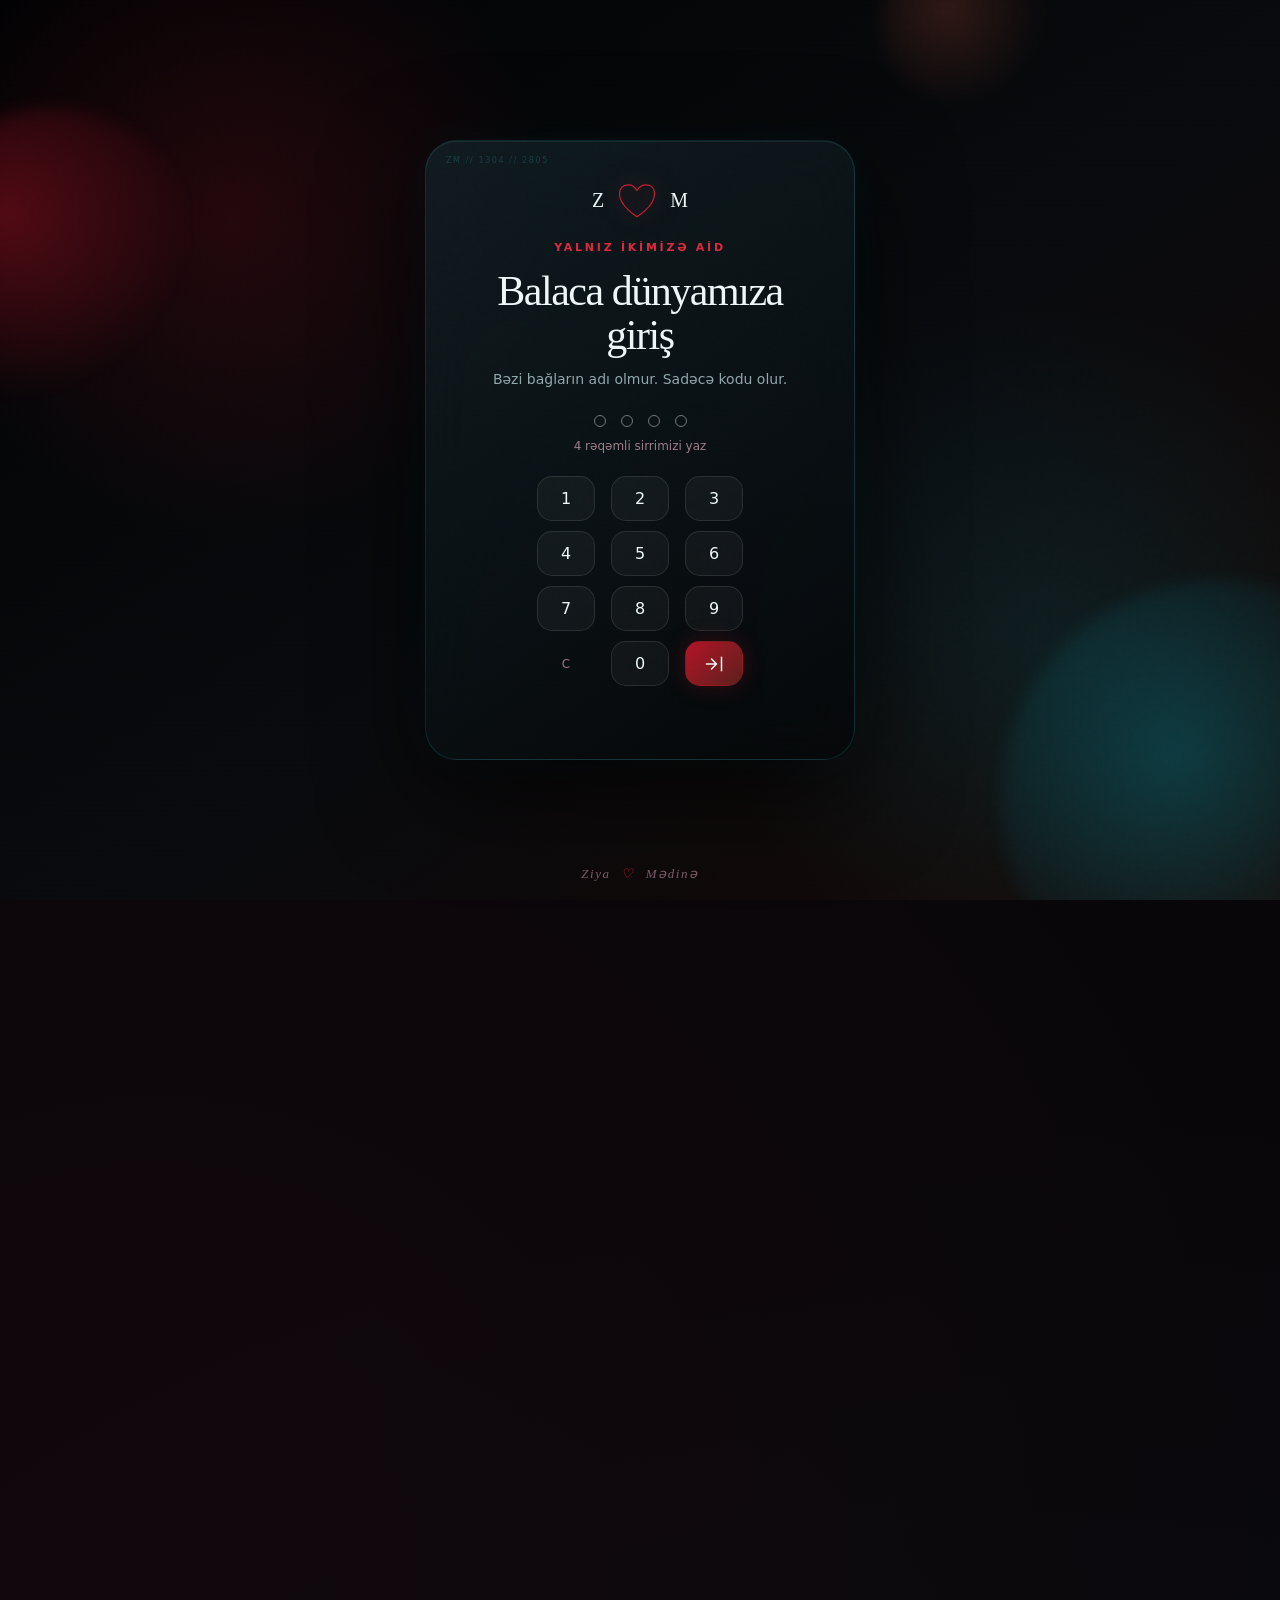
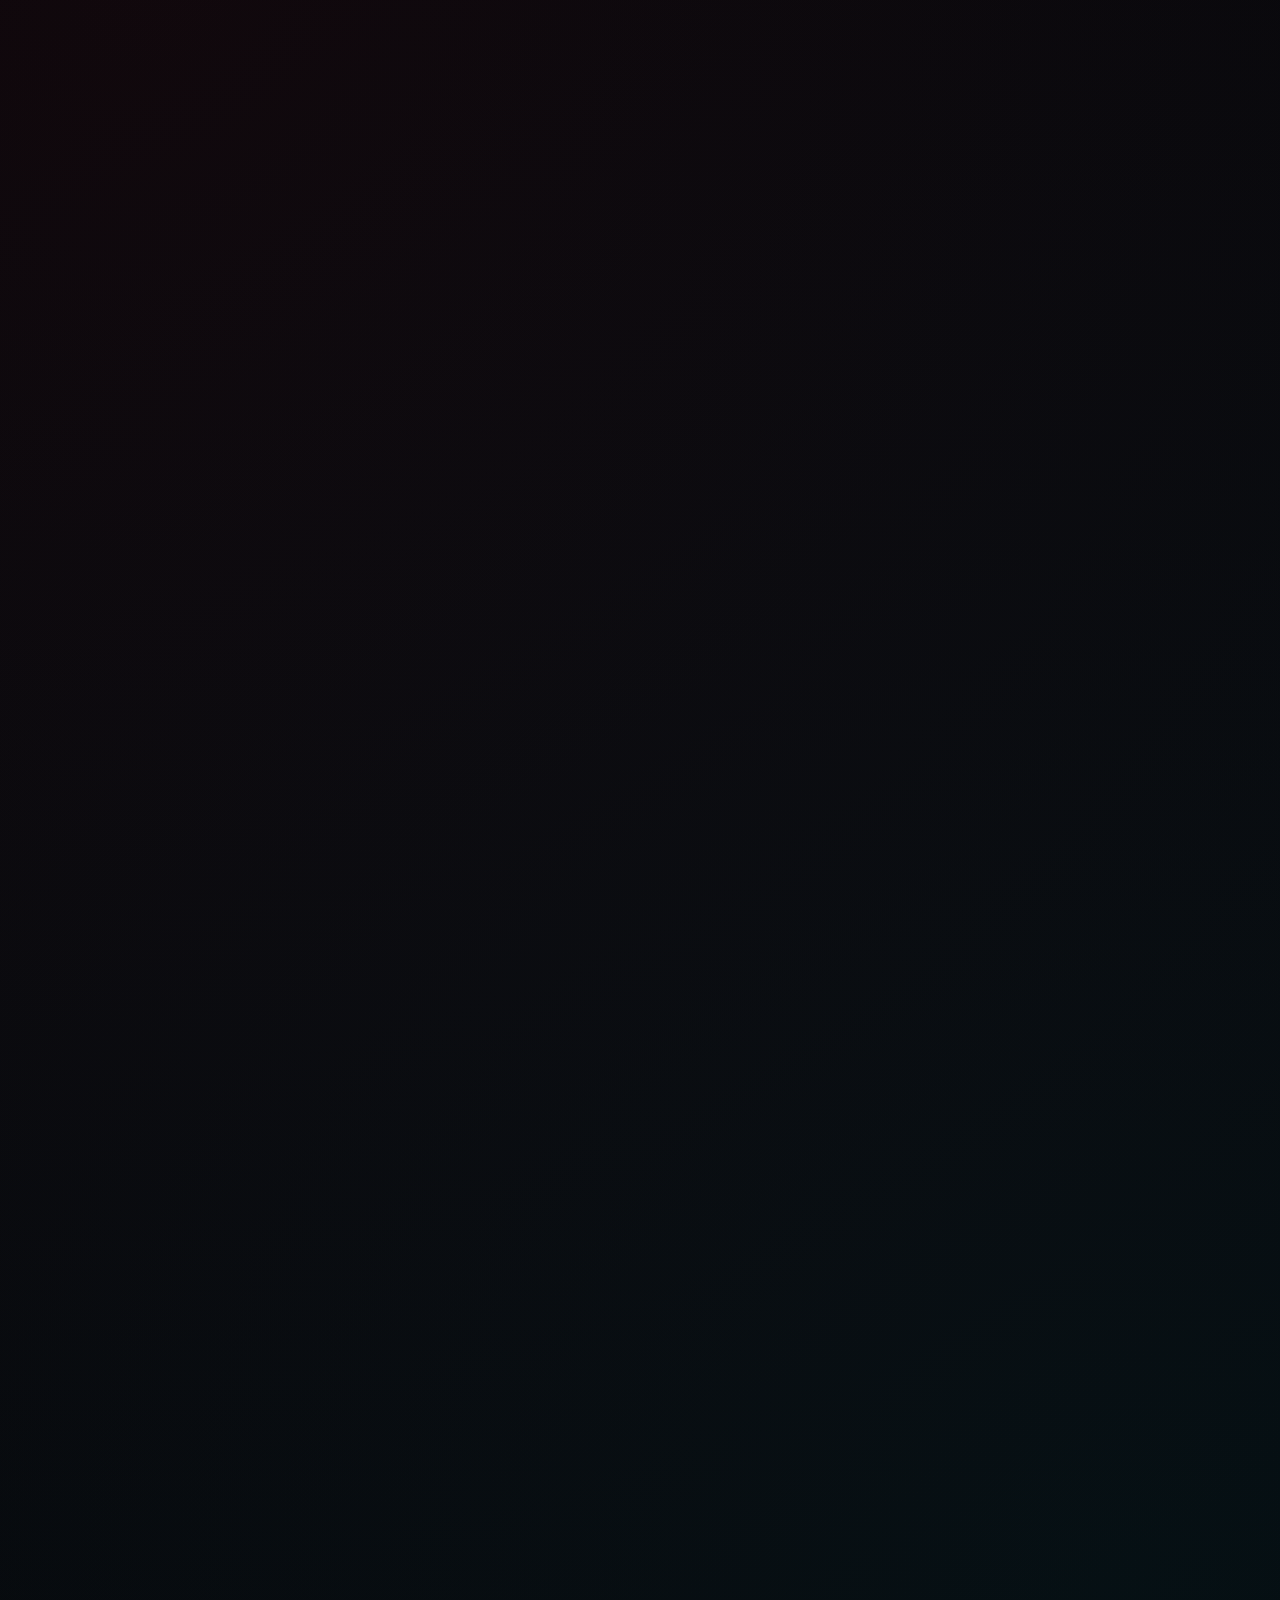
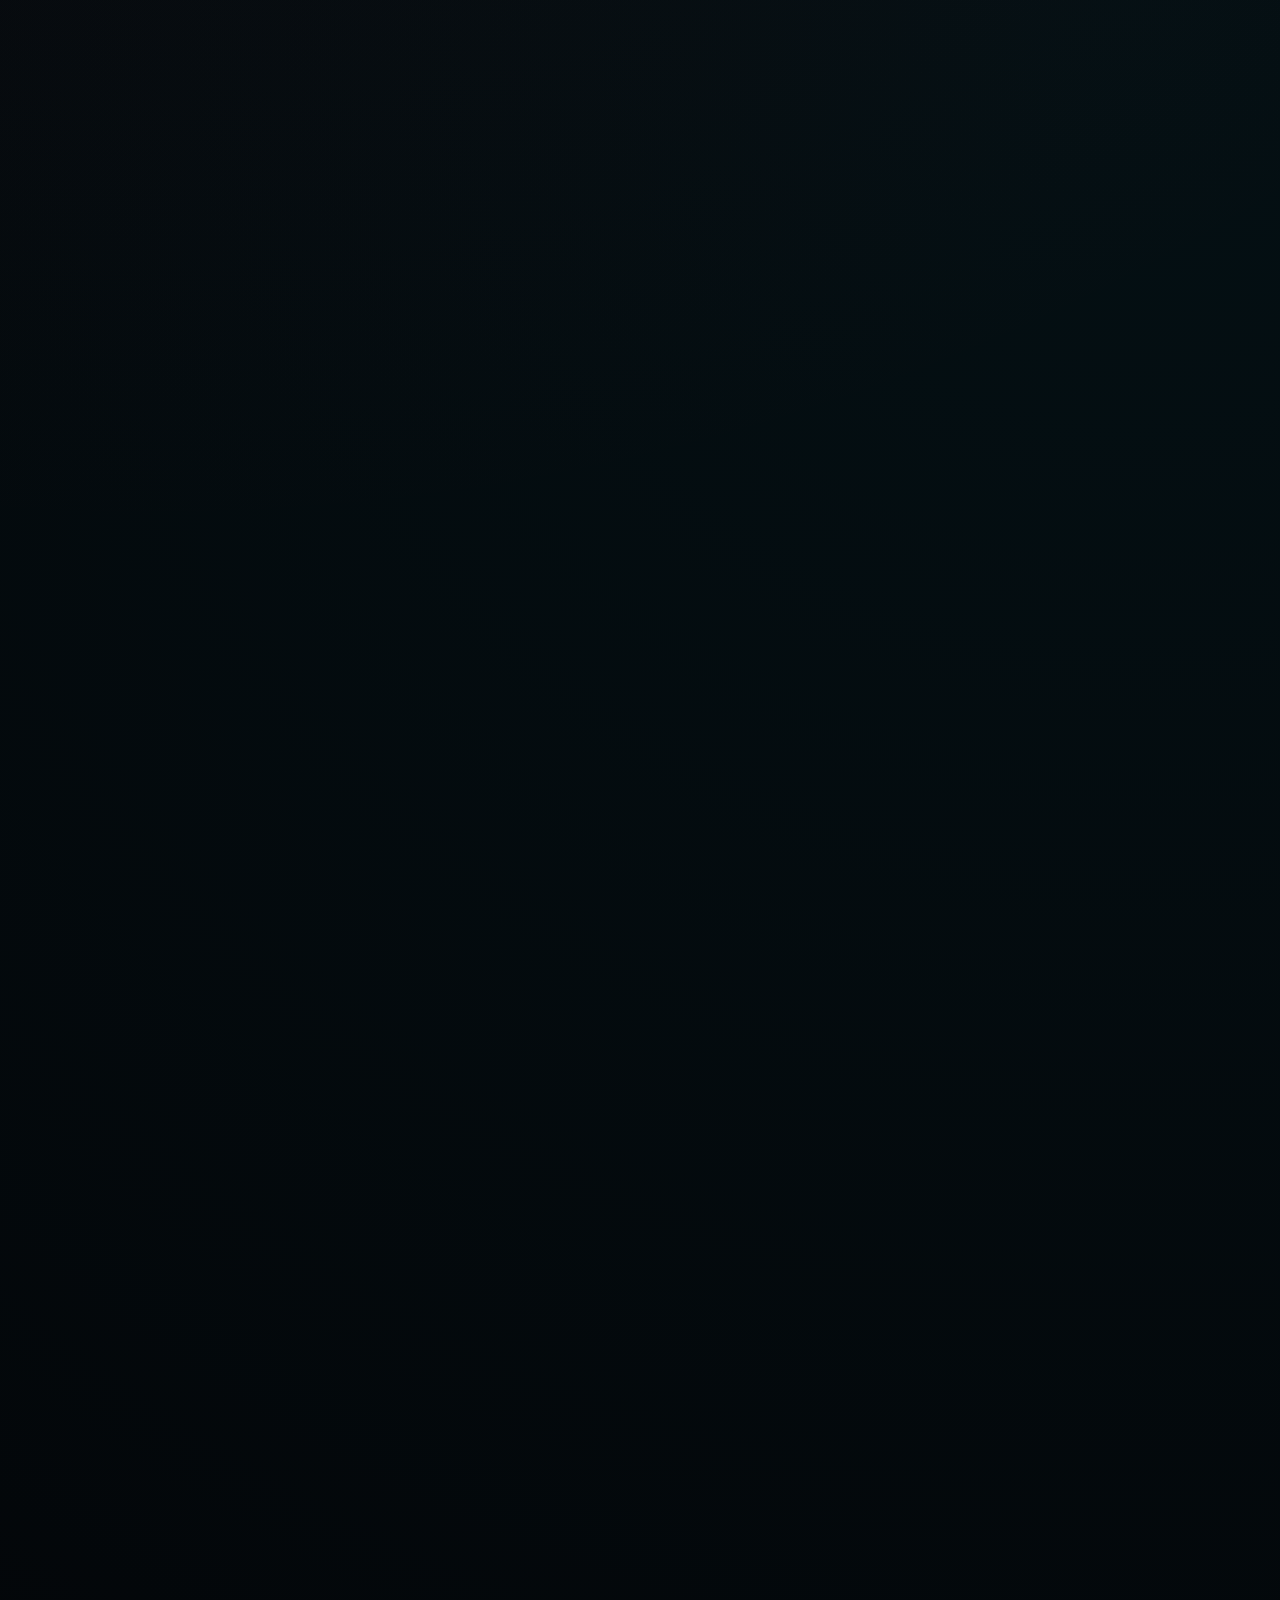
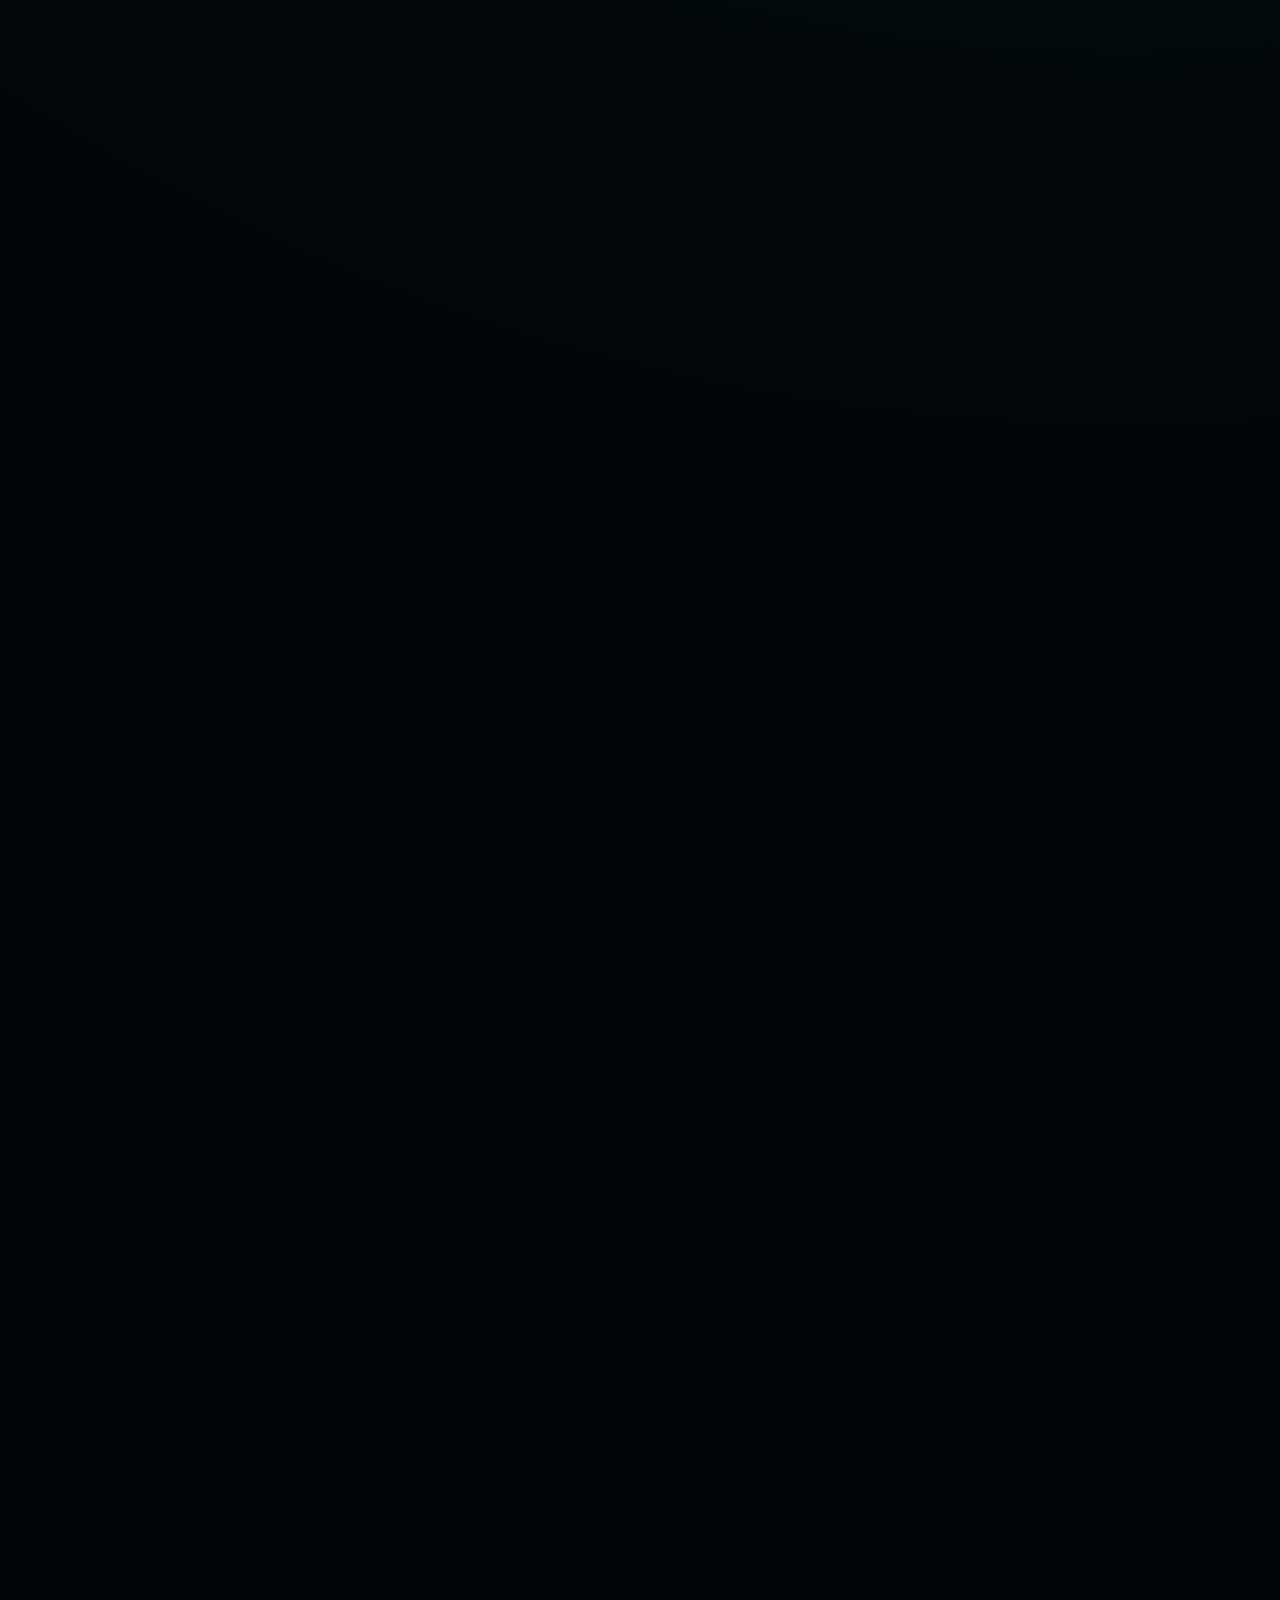
==== index.html @ 8cc77999 "Add files via upload" ====
<!doctype html>
<html lang="az">
<head>
  <meta charset="UTF-8">
  <meta name="viewport" content="width=device-width, initial-scale=1.0, viewport-fit=cover">
  <meta name="theme-color" content="#030609">
  <meta name="description" content="Ziya və Mədinə üçün adı olmayan, amma çox dərin bir bağın sirli rəqəmsal xatirəsi.">
  <title>ZM | Bizim dünya</title>
  <link rel="icon" href="assets/favicon.svg" type="image/svg+xml">
  <link rel="stylesheet" href="style.css">
</head>
<body class="locked">
  <div class="noise" aria-hidden="true"></div>
  <div class="cursor-glow" aria-hidden="true"></div>

  <section class="lock-screen" id="lockScreen" aria-labelledby="lockTitle">
    <div class="lock-ambient" aria-hidden="true">
      <span class="blur-orb orb-one"></span>
      <span class="blur-orb orb-two"></span>
      <span class="blur-orb orb-three"></span>
    </div>

    <div class="lock-card">
      <div class="lock-emblem" aria-hidden="true">
        <span>Z</span>
        <svg viewBox="0 0 64 58" role="img">
          <path d="M32 54S4 37 4 17C4 8 10 3 18 3c6 0 11 4 14 9 3-5 8-9 14-9 8 0 14 5 14 14 0 20-28 37-28 37Z"/>
        </svg>
        <span>M</span>
      </div>
      <p class="eyebrow">Yalnız ikimizə aid</p>
      <h1 id="lockTitle">Balaca dünyamıza giriş</h1>
      <p class="lock-copy">Bəzi bağların adı olmur. Sadəcə kodu olur.</p>

      <form class="pin-form" id="pinForm" autocomplete="off">
        <label class="sr-only" for="pinInput">Dörd rəqəmli giriş kodu</label>
        <input id="pinInput" type="password" inputmode="numeric" maxlength="4" pattern="[0-9]*" aria-describedby="pinHint" autofocus>
        <div class="pin-dots" id="pinDots" aria-hidden="true">
          <span></span><span></span><span></span><span></span>
        </div>
        <p class="pin-hint" id="pinHint">4 rəqəmli sirrimizi yaz</p>

        <div class="keypad" aria-label="Rəqəm klaviaturası">
          <button type="button" data-key="1">1</button>
          <button type="button" data-key="2">2</button>
          <button type="button" data-key="3">3</button>
          <button type="button" data-key="4">4</button>
          <button type="button" data-key="5">5</button>
          <button type="button" data-key="6">6</button>
          <button type="button" data-key="7">7</button>
          <button type="button" data-key="8">8</button>
          <button type="button" data-key="9">9</button>
          <button type="button" class="key-ghost" data-clear aria-label="Kodu sil">C</button>
          <button type="button" data-key="0">0</button>
          <button type="submit" class="key-enter" aria-label="Daxil ol">
            <svg viewBox="0 0 24 24" aria-hidden="true"><path d="m9 18 6-6-6-6M15 12H3M21 4v16"/></svg>
          </button>
        </div>
      </form>
      <p class="lock-error" id="lockError" role="alert"></p>
    </div>

    <p class="lock-footer">Ziya <span>♡</span> Mədinə</p>
  </section>

  <main class="site" id="site" aria-hidden="true">
    <div class="floating-hearts" id="floatingHearts" aria-hidden="true"></div>
    <div class="particle-field" id="particleField" aria-hidden="true"></div>

    <header class="topbar" id="topbar">
      <a href="#home" class="brand" aria-label="Ana səhifə">
        <span>Z</span><i>♡</i><span>M</span>
      </a>
      <nav class="nav" id="nav" aria-label="Əsas naviqasiya">
        <a href="#biz">Biz</a>
        <a href="#xatireler">Tarixlər</a>
        <a href="#sirler">Gizli qapılar</a>
        <a href="gallery.html">Qalereya</a>
        <a href="music.html">Mahnılar</a>
      </nav>
      <div class="top-actions">
        <button class="tiny-button" id="heartMode" type="button" aria-pressed="false">
          <span class="tiny-icon">♡</span><span>Ürək yağışı</span>
        </button>
        <button class="menu-button" id="menuButton" type="button" aria-label="Menyunu aç" aria-expanded="false">
          <span></span><span></span>
        </button>
      </div>
    </header>

    <section class="hero" id="home">
      <div class="hero-aurora" aria-hidden="true"></div>
      <div class="hero-stars" aria-hidden="true"></div>

      <div class="hero-copy">
        <p class="eyebrow reveal">13 • 04 • 2024 <span></span> Hər şeyin başladığı gün</p>
        <h1 class="reveal">
          <span class="soft-line">Bir dostluqdan</span>
          <span class="display-line">daha artığı.</span>
        </h1>
        <p class="hero-lead reveal">Sevgili deyilik. Amma bəzən bir insan həyatında bütün adlardan daha böyük yer tutur. Sən mənim ən doğma təsadüfümsən, Mədinə.</p>
        <div class="hero-actions reveal">
          <a class="primary-button" href="#biz">Bizim dünyaya bax <span>↓</span></a>
          <button class="text-button" id="openFirstNote" type="button">İlk gizli sözü aç <span>♡</span></button>
        </div>
      </div>

      <div class="hero-art reveal" aria-label="Ziya və Mədinəni təmsil edən ürək illüstrasiyası">
        <div class="orbit orbit-one"><span></span></div>
        <div class="orbit orbit-two"><span></span></div>
        <button class="main-heart" id="mainHeart" type="button" aria-label="Ürəyə toxun">
          <svg viewBox="0 0 300 280" aria-hidden="true">
            <defs>
              <linearGradient id="heartGradient" x1="0" y1="0" x2="1" y2="1">
                <stop offset="0" stop-color="#e11d36"/>
                <stop offset=".48" stop-color="#08141a"/>
                <stop offset="1" stop-color="#168b99"/>
              </linearGradient>
              <filter id="heartShadow"><feGaussianBlur stdDeviation="8" result="b"/><feMerge><feMergeNode in="b"/><feMergeNode in="SourceGraphic"/></feMerge></filter>
            </defs>
            <path filter="url(#heartShadow)" fill="url(#heartGradient)" d="M150 264S24 188 24 91C24 47 52 20 91 20c29 0 49 17 59 39 10-22 30-39 59-39 39 0 67 27 67 71 0 97-126 173-126 173Z"/>
          </svg>
          <span class="heart-initial initial-m">Z</span>
          <span class="heart-line"></span>
          <span class="heart-initial initial-z">M</span>
          <small>toxun</small>
        </button>
        <p class="orbit-note note-one">ən yaxın</p>
        <p class="orbit-note note-two">ən doğma</p>
        <p class="orbit-note note-three">həmişə biz</p>
      </div>

      <div class="scroll-cue" aria-hidden="true"><span></span><small>aşağı sürüşdür</small></div>
    </section>

    <section class="intro section" id="biz">
      <div class="section-heading reveal">
        <p class="eyebrow">Biz nəyiq?</p>
        <h2>Adı olmayan ən gözəl bağ.</h2>
        <p>Bəzən “ən yaxın dost” demək az qalır, “sevgi” demək isə hər şeyi tam anlatmır. Biz ikisinin arasında yox, ikisindən də özəl bir yerdəyik.</p>
      </div>

      <div class="bond-grid">
        <article class="bond-card reveal">
          <span class="card-number">01</span>
          <div class="line-icon"><span></span><span></span></div>
          <h3>Sözsüz anlayış</h3>
          <p>Bəzən bir “necəsən?” sualının arxasında gizlənən hər şeyi bilmək.</p>
        </article>
        <article class="bond-card featured reveal">
          <span class="card-number">02</span>
          <div class="line-icon heart-icon">♡</div>
          <h3>Şərtsiz doğmalıq</h3>
          <p>Ən qarışıq halımızla belə bir-birimizin yanında özümüz ola bilmək.</p>
        </article>
        <article class="bond-card reveal">
          <span class="card-number">03</span>
          <div class="line-icon infinity-icon">∞</div>
          <h3>Bitməyən tərəf</h3>
          <p>Həyat dəyişsə də “mən buradayam” cümləsinin yerində qalması.</p>
        </article>
      </div>

      <div class="statement reveal">
        <span class="quote-mark">“</span>
        <blockquote>Mədinə, sən mənim həyatımda təsadüf kimi başlayıb, vazkeçilməzə çevrilən insansan.</blockquote>
        <p>— Ziyadan, adı yalnız sizə məlum olan hissə</p>
      </div>
    </section>

    <section class="timeline-section section" id="xatireler">
      <div class="section-heading left reveal">
        <p class="eyebrow">Bizim izlərimiz</p>
        <h2>Kiçik anlar.<br>Böyük mənalar.</h2>
        <p>İki tarix var: biri tanışlığın qapısını açdı, digəri isə bu bağın adlardan böyük olduğunu göstərdi.</p>
      </div>

      <div class="timeline">
        <div class="timeline-line" aria-hidden="true"><span></span></div>
        <article class="memory reveal">
          <div class="memory-date"><span>13.04</span><small>2024</small></div>
          <div class="memory-card">
            <span class="memory-tag">Başlanğıc · 13 aprel 2024</span>
            <h3>Tanış olduğumuz gün</h3>
            <p>Həmin gün sadəcə iki insan tanış olmadı. Sonradan bir-birinin ən doğma yerinə çevriləcək iki ayrı dünya ilk dəfə eyni cümlədə görüşdü.</p>
            <div class="edit-hint">Bu gündən bəri <strong id="knownDays">...</strong> gün <span>↗</span></div>
          </div>
        </article>
        <article class="memory reverse reveal">
          <div class="memory-date"><span>28.05</span><small>2026</small></div>
          <div class="memory-card">
            <span class="memory-tag">Dönüş nöqtəsi · 28 may 2026</span>
            <h3>“Ən yaxın” olduğumuz an</h3>
            <p>O gündən sonra “dost” sözü doğru olsa da, kifayət etmədi. Çünki bəzi insanlar həyatında yer tutmur, birbaşa həyatının bir hissəsinə çevrilir.</p>
            <div class="edit-hint">Ən yaxın olduğumuz gündən <strong id="closeDays">...</strong> gün <span>↗</span></div>
          </div>
        </article>
        <article class="memory reveal">
          <div class="memory-date"><span>∞</span><small>davam edir</small></div>
          <div class="memory-card future-card">
            <span class="memory-tag">Hələ yazılır</span>
            <h3>28 maydan bu günə, bu gündən sonsuzluğa</h3>
            <p>Vaxt bir bağı yaratmır, sadəcə onun həqiqi olub-olmadığını göstərir. Bizim hekayə isə hər yeni gündə öz cavabını verir.</p>
            <div class="mini-hearts" aria-hidden="true"><i>♡</i><i>♡</i><i>♡</i></div>
          </div>
        </article>
      </div>
    </section>

    <section class="gallery-portal section" id="sekiller">
      <div class="portal-static" aria-hidden="true"></div>
      <div class="portal-lock reveal">
        <span class="portal-code">// ayrıca qorunan sahə</span>
        <div class="portal-icon" aria-hidden="true"><i></i><b>2006</b></div>
        <p class="eyebrow">Xatirə arxivi</p>
        <h2>Şəkillərin öz otağı var.</h2>
        <p>Bəzi kadrlar hamıya göstərilməz. Qalereya əsas saytdan ayrıdır və yalnız ikinci kodu bilənlər üçün açılır.</p>
        <a class="primary-button" href="gallery.html">Qorunan qalereyaya keç <span>→</span></a>
      </div>
    </section>

    <section class="music-portal section" id="mahnilar">
      <div class="music-wave-lines" aria-hidden="true"><i></i><i></i><i></i><i></i><i></i><i></i><i></i></div>
      <div class="music-disc reveal" aria-hidden="true"><span>Z♡M</span><i></i></div>
      <div class="music-portal-copy reveal">
        <p class="eyebrow">Səs yaddaşı</p>
        <h2>Bizim mahnılarımızın<br><em>ayrıca otağı var.</em></h2>
        <p>Hər mahnı üçün ifaçı, hekayəsi, bizə xatırlatdığı an, seçilən misra, əhval və ayrıca söz paneli hazırlanıb. İndi yalnız mahnıları gözləyir.</p>
        <a class="primary-button" href="music.html">Musiqi otağını aç <span>♫</span></a>
      </div>
    </section>

    <section class="universe-section section" aria-labelledby="universeTitle">
      <div class="universe-card reveal">
        <div class="constellation" aria-hidden="true">
          <svg viewBox="0 0 900 500" preserveAspectRatio="none">
            <path d="M90 330 230 165 388 260 520 110 660 230 806 130"/>
            <path class="soft-path" d="M230 165 300 75M388 260 455 410M660 230 735 385"/>
          </svg>
          <i style="--x:10%;--y:66%;--d:0s"></i>
          <i style="--x:25.5%;--y:33%;--d:.5s"></i>
          <i style="--x:33.3%;--y:15%;--d:1s"></i>
          <i style="--x:43%;--y:52%;--d:1.5s"></i>
          <i style="--x:50.5%;--y:82%;--d:.2s"></i>
          <i style="--x:57.7%;--y:22%;--d:1.8s"></i>
          <i style="--x:73.3%;--y:46%;--d:.7s"></i>
          <i style="--x:81.6%;--y:77%;--d:1.1s"></i>
          <i style="--x:89.5%;--y:26%;--d:.4s"></i>
        </div>
        <div class="universe-copy">
          <p class="eyebrow">Eyni səmanın altında</p>
          <h2 id="universeTitle">İki ayrı insan.<br>Bir ortaq kainat.</h2>
          <p>Aramızdakı məsafə nə olursa olsun, eyni mahnıda, eyni xatirədə və bir “mən buradayam” cümləsində yenə görüşürük.</p>
          <div class="universe-names"><span>Ziya</span><i>✦</i><span>Mədinə</span></div>
        </div>
      </div>
    </section>

    <section class="mystery-section section" id="sirler">
      <div class="mystery-grid-bg" aria-hidden="true"></div>
      <div class="section-heading reveal">
        <p class="eyebrow">Görünməyən tərəf</p>
        <h2>Hər qapı bir fikir gizlədir.</h2>
        <p>Burada cavablar yoxdur. Sadəcə səni bir az daha uzun düşündürən cümlələr var. Qapılara toxun.</p>
      </div>
      <div class="secret-doors">
        <button class="secret-door reveal" type="button" data-secret="Bir insanı yaxın edən hər gün danışmaq deyil. Susduğun vaxt da onun yanında özünü izah etməyə ehtiyac duymamağındır.">
          <span class="door-index">QAPI 13</span><i>⌁</i><b>Səssizlik</b><small>Açmaq üçün toxun</small>
        </button>
        <button class="secret-door reveal" type="button" data-secret="Bəzən həyat iki insanı eyni yerə gətirmir. Onları eyni düşüncənin içinə gətirir və çıxış qapısını unutdurur.">
          <span class="door-index">QAPI 28</span><i>◉</i><b>Eyni fikir</b><small>Açmaq üçün toxun</small>
        </button>
        <button class="secret-door reveal" type="button" data-secret="Əgər bir bağın adını qoymaq çətindirsə, bəlkə də problem sözdə deyil. Bəlkə həmin bağ bütün adlardan böyükdür.">
          <span class="door-index">QAPI ∞</span><i>∞</i><b>Adsızlıq</b><small>Açmaq üçün toxun</small>
        </button>
      </div>
      <a class="hidden-route reveal" href="sual.html">
        <span class="route-pulse"></span>
        <small>GİZLİ MARŞRUT // ZM-04</small>
        <b>Bu keçidin arxasında yalnız bir sual var.</b>
        <i>Keçidi aç →</i>
      </a>
      <a class="hidden-route game-route reveal" href="oyun.html">
        <span class="route-pulse"></span>
        <small>YENİ OYUN // 5 DƏQİQƏ REJİMİ</small>
        <b>“İndi bitirirəm” neçə saniyə davam edir?</b>
        <i>Vaxt maşınını işə sal →</i>
      </a>
    </section>

    <section class="notes-section section" id="sozler">
      <div class="section-heading left reveal">
        <p class="eyebrow">Deyilməyən sözlər</p>
        <h2>Sənə demək istədiklərim.</h2>
        <p>Kartlara toxun. Bəziləri açıq, bəziləri isə yalnız ikiniz üçün gizlidir.</p>
      </div>

      <div class="notes-grid">
        <button class="note-card reveal" type="button" data-note="Sənin yanında özümü izah etmək məcburiyyətində qalmıram. Çünki sən bəzən mən deməmiş də anlayırsan.">
          <span class="note-top"><i>01</i><b>Açmaq üçün toxun</b></span>
          <h3>Sənin yanında...</h3>
          <span class="note-seal">♡</span>
        </button>
        <button class="note-card blush reveal" type="button" data-note="Ən pis günümü bir cümlənlə yüngülləşdirə bilən nadir insanlardansan. Yaxşı ki, həyatımdasan.">
          <span class="note-top"><i>02</i><b>Açmaq üçün toxun</b></span>
          <h3>Yaxşı ki...</h3>
          <span class="note-seal">♡</span>
        </button>
        <button class="note-card dark reveal" type="button" data-note="Hər şey dəyişsə belə, sənin üçün həmişə tanış bir yer, yorulanda dönə biləcəyin bir insan olmaq istəyirəm.">
          <span class="note-top"><i>03</i><b>Açmaq üçün toxun</b></span>
          <h3>Nə olursa olsun...</h3>
          <span class="note-seal">♡</span>
        </button>
      </div>
    </section>

    <section class="mischief-section section" id="decellikler">
      <div class="mischief-orbit" aria-hidden="true"><i></i><i></i><i></i></div>
      <div class="section-heading reveal">
        <p class="eyebrow">Balaca etiraz protokolu</p>
        <h2>Mədinənin bir az<br>dəcəl tərəfləri.</h2>
        <p>Əla insan olmağına mane olmayan, amma Ziyanın arada qaşını qaldırmasına səbəb olan xırda hallar.</p>
      </div>

      <div class="mischief-grid">
        <article class="mischief-card reveal">
          <span>01</span><i>GÖRÜLDÜ ✓✓</i>
          <h3>Mesajı görüb gec yazmaq</h3>
          <p>Bəzən mesajı görür, amma cavab bir az gec gəlir. Həmin vaxt başqa söhbətdə və ya qrupda itib-batmaq ehtimalı isə qəribə dərəcədə yüksəkdir.</p>
          <small>Ziyanın gözləmə rejimi: aktiv</small>
        </article>
        <article class="mischief-card reveal">
          <span>02</span><i>QULAQ ASMA SƏVİYYƏSİ: 73%</i>
          <h3>Sözə həmişə qulaq asmamaq</h3>
          <p>Bəzən deyilən sözü eşidir, düşünür və yenə öz bildiyini edir. Dəcəllik planı artıq qurulubsa, onu dayandırmaq ayrıca missiyadır.</p>
          <small>“Bir dəfə də mən deyən olsun” bölməsi</small>
        </article>
        <article class="mischief-card reveal">
          <span>03</span><i>5 DƏQİQƏ ≠ 5 DƏQİQƏ</i>
          <h3>“İndi bitirəcəm” vaxtı</h3>
          <p>Kimləsə yazışanda “indi bitirəcəm” deyir, amma həmin “indi” bəzən bir az uzun çəkir. Son mesajın ardınca müəmmalı şəkildə başqa son mesaj gəlir.</p>
          <small>Vaxt anlayışı araşdırılır</small>
        </article>
        <article class="mischief-card verdict reveal">
          <span>04</span><i>YEKUN HESABAT</i>
          <h3>Bunlar olmasa...</h3>
          <p>Çox əla ola bilərdi. Düzdür, indi də çox əladır, sadəcə bu üç balaca səhv düzəlsə, sistem tam ideal işləyərdi.</p>
          <div class="mischief-meter"><b style="--score:96%"></b></div>
          <small>Əlalıq göstəricisi: 96% · yenilənmə gözlənilir</small>
        </article>
      </div>
    </section>

    <section class="finale section">
      <div class="finale-rings" aria-hidden="true"><span></span><span></span><span></span></div>
      <div class="finale-content reveal">
        <p class="eyebrow">Son deyil</p>
        <h2>Bu hekayənin adı yoxdur.<br><em>Amma iki adı var.</em></h2>
        <div class="final-names"><span>Ziya</span><i>&</i><span>Mədinə</span></div>
        <p>Hələ əlavə edəcəyimiz çox söz, çox şəkil və yaşayacağımız çox xatirə var.</p>
        <button class="primary-button replay-button" id="replayHearts" type="button">Bir az sevinc səp <span>♡</span></button>
      </div>
    </section>

    <footer>
      <a href="#home" class="brand"><span>Z</span><i>♡</i><span>M</span></a>
      <p>Ən yaxın dostdan daha artıq, bir addan daha dərin.</p>
      <small>Ziya və Mədinə üçün qorunan rəqəmsal dünya.</small>
    </footer>
  </main>

  <div class="note-modal" id="noteModal" role="dialog" aria-modal="true" aria-labelledby="noteModalTitle" hidden>
    <div class="modal-backdrop" data-close-modal></div>
    <article class="modal-paper">
      <button class="modal-close" type="button" data-close-modal aria-label="Bağla">×</button>
      <span class="modal-heart">♡</span>
      <p class="eyebrow">Mədinəyə</p>
      <h2 id="noteModalTitle">Balaca bir qeyd</h2>
      <p id="noteModalText"></p>
      <span class="modal-sign">— Ziya</span>
    </article>
  </div>

  <div class="easter-message" id="easterMessage" role="status">Sən tapdın: bəzi ürəklər sadəcə bir dəfə yox, hər toxunuşda daha güclü döyünür. ♡</div>

  <script src="script.js"></script>
</body>
</html>
---- style.css ----
:root {
  --ink: #edf7f8;
  --muted: #91a7aa;
  --deep: #030609;
  --deep-2: #071016;
  --plum: #102229;
  --berry: #63281f;
  --rose: #cf1f32;
  --rose-light: #26a8b5;
  --cream: #edf7f8;
  --paper: #0b1216;
  --dark-text: #edf7f8;
  --line: rgba(255,255,255,.12);
  --serif: Georgia, "Times New Roman", serif;
  --sans: Inter, ui-sans-serif, system-ui, -apple-system, BlinkMacSystemFont, "Segoe UI", sans-serif;
}

* { box-sizing: border-box; }
html { scroll-behavior: smooth; }
body {
  margin: 0;
  background: var(--deep);
  color: var(--ink);
  font-family: var(--sans);
  overflow-x: hidden;
}
body.locked { overflow: hidden; }
button, input { font: inherit; }
button, a { -webkit-tap-highlight-color: transparent; }
button { color: inherit; }
a { color: inherit; text-decoration: none; }
.sr-only { position: absolute; width: 1px; height: 1px; padding: 0; margin: -1px; overflow: hidden; clip: rect(0,0,0,0); white-space: nowrap; border: 0; }
.noise {
  position: fixed;
  inset: 0;
  z-index: 10000;
  pointer-events: none;
  opacity: .055;
  background-image: url("data:image/svg+xml,%3Csvg viewBox='0 0 180 180' xmlns='http://www.w3.org/2000/svg'%3E%3Cfilter id='n'%3E%3CfeTurbulence type='fractalNoise' baseFrequency='.9' numOctaves='4' stitchTiles='stitch'/%3E%3C/filter%3E%3Crect width='100%25' height='100%25' filter='url(%23n)' opacity='.7'/%3E%3C/svg%3E");
  mix-blend-mode: soft-light;
}
.cursor-glow {
  position: fixed;
  z-index: 9999;
  width: 260px;
  height: 260px;
  border-radius: 50%;
  pointer-events: none;
  background: radial-gradient(circle, rgba(249,91,135,.11), transparent 68%);
  transform: translate(-50%, -50%);
  opacity: 0;
  transition: opacity .3s;
}

/* Lock screen */
.lock-screen {
  position: fixed;
  inset: 0;
  z-index: 9000;
  display: grid;
  place-items: center;
  min-height: 100svh;
  padding: 24px;
  background:
    radial-gradient(circle at 50% 42%, rgba(126,30,77,.26), transparent 32%),
    linear-gradient(145deg, #100711 0%, #1b0919 50%, #0e0710 100%);
  transition: opacity 1s ease, visibility 1s ease, transform 1s ease;
}
.lock-screen.unlocked { opacity: 0; visibility: hidden; transform: scale(1.08); }
.lock-ambient { position: absolute; inset: 0; overflow: hidden; pointer-events: none; }
.blur-orb { position: absolute; border-radius: 50%; filter: blur(8px); opacity: .42; animation: drift 9s ease-in-out infinite alternate; }
.orb-one { width: 300px; height: 300px; left: -100px; top: 12%; background: radial-gradient(circle at 35% 35%, #bd3f70, transparent 68%); }
.orb-two { width: 440px; height: 440px; right: -160px; bottom: -120px; background: radial-gradient(circle at 40% 40%, #69204d, transparent 70%); animation-delay: -3s; }
.orb-three { width: 170px; height: 170px; right: 18%; top: -60px; background: radial-gradient(circle at 40% 40%, #ff8ba6, transparent 70%); animation-delay: -6s; }
@keyframes drift { to { transform: translate(30px, -24px) scale(1.08); } }
.lock-card {
  position: relative;
  width: min(430px, 100%);
  padding: 42px 48px 38px;
  text-align: center;
  border: 1px solid rgba(255,255,255,.13);
  border-radius: 32px;
  background: linear-gradient(145deg, rgba(255,255,255,.075), rgba(255,255,255,.025));
  box-shadow: 0 30px 80px rgba(0,0,0,.42), inset 0 1px rgba(255,255,255,.08);
  backdrop-filter: blur(24px);
}
.lock-emblem { display: flex; justify-content: center; align-items: center; gap: 13px; margin-bottom: 22px; font: 500 20px var(--serif); }
.lock-emblem svg { width: 40px; fill: none; stroke: var(--rose); stroke-width: 1.8; filter: drop-shadow(0 0 10px rgba(250,111,145,.4)); animation: heartbeat 2.6s ease-in-out infinite; }
@keyframes heartbeat { 0%, 45%, 100% { transform: scale(1); } 8% { transform: scale(1.08); } 15% { transform: scale(.98); } 23% { transform: scale(1.05); } }
.eyebrow { margin: 0 0 15px; color: var(--rose); font-size: 11px; font-weight: 700; letter-spacing: .25em; text-transform: uppercase; }
.lock-card h1 { margin: 0; font: 400 clamp(30px, 8vw, 42px)/1.05 var(--serif); letter-spacing: -.035em; }
.lock-copy { margin: 14px auto 28px; color: var(--muted); font-size: 14px; }
.pin-form { position: relative; }
#pinInput { position: absolute; width: 1px; height: 1px; opacity: 0; pointer-events: none; }
.pin-dots { display: flex; justify-content: center; gap: 15px; margin-bottom: 12px; }
.pin-dots span { width: 12px; height: 12px; border: 1px solid rgba(255,255,255,.42); border-radius: 50%; transition: .25s ease; }
.pin-dots span.filled { background: var(--rose); border-color: var(--rose); box-shadow: 0 0 14px rgba(250,111,145,.55); transform: scale(1.08); }
.pin-hint { min-height: 18px; margin: 0 0 19px; color: #9c7d89; font-size: 12px; }
.keypad { display: grid; grid-template-columns: repeat(3, 58px); justify-content: center; gap: 10px 16px; }
.keypad button { width: 58px; height: 45px; border: 1px solid rgba(255,255,255,.1); border-radius: 15px; background: rgba(255,255,255,.04); cursor: pointer; transition: .2s ease; }
.keypad button:hover { background: rgba(255,255,255,.1); border-color: rgba(255,255,255,.2); transform: translateY(-2px); }
.keypad button:active { transform: scale(.94); }
.keypad .key-ghost { color: #987682; border-color: transparent; background: transparent; font-size: 12px; }
.keypad .key-enter { background: var(--rose); color: #32101c; border-color: transparent; }
.key-enter svg { width: 20px; fill: none; stroke: currentColor; stroke-width: 1.8; stroke-linecap: round; stroke-linejoin: round; vertical-align: middle; }
.lock-error { min-height: 18px; margin: 17px 0 0; color: #ff9bad; font-size: 12px; }
.lock-card.shake { animation: shake .45s ease; }
@keyframes shake { 20%, 60% { transform: translateX(-8px); } 40%, 80% { transform: translateX(8px); } }
.lock-footer { position: absolute; bottom: 18px; margin: 0; color: #785a68; font: italic 13px var(--serif); letter-spacing: .12em; }
.lock-footer span { color: var(--rose); margin: 0 6px; }

/* Site shell */
.site { opacity: 0; visibility: hidden; transition: opacity 1.2s .35s ease; }
.site.visible { opacity: 1; visibility: visible; }
.topbar {
  position: fixed;
  z-index: 1000;
  top: 0;
  left: 0;
  width: 100%;
  height: 84px;
  display: flex;
  align-items: center;
  justify-content: space-between;
  padding: 0 clamp(24px, 5vw, 78px);
  border-bottom: 1px solid transparent;
  transition: .35s ease;
}
.topbar.scrolled { height: 68px; background: rgba(17,8,18,.76); border-color: var(--line); backdrop-filter: blur(18px); }
.brand { display: flex; align-items: center; gap: 7px; font: 500 19px var(--serif); letter-spacing: .08em; }
.brand i { color: var(--rose); font-style: normal; font-size: 16px; }
.nav { display: flex; gap: clamp(22px, 3vw, 46px); }
.nav a { position: relative; color: #ceb7c0; font-size: 12px; letter-spacing: .08em; }
.nav a::after { content: ""; position: absolute; left: 0; bottom: -8px; width: 0; height: 1px; background: var(--rose); transition: width .25s; }
.nav a:hover::after, .nav a.active::after { width: 100%; }
.top-actions { display: flex; align-items: center; gap: 14px; }
.tiny-button { display: flex; align-items: center; gap: 8px; padding: 9px 13px; color: #d9bec7; border: 1px solid var(--line); border-radius: 99px; background: rgba(255,255,255,.035); font-size: 11px; cursor: pointer; }
.tiny-button:hover, .tiny-button[aria-pressed="true"] { color: white; border-color: rgba(250,111,145,.45); background: rgba(250,111,145,.12); }
.tiny-icon { color: var(--rose); font-size: 15px; }
.menu-button { display: none; width: 40px; height: 40px; border: 0; background: none; cursor: pointer; }
.menu-button span { display: block; width: 22px; height: 1px; margin: 6px auto; background: white; transition: .25s; }

.hero { position: relative; min-height: 100svh; display: grid; grid-template-columns: 1.05fr .95fr; align-items: center; gap: 3vw; padding: 120px clamp(28px, 7vw, 110px) 70px; overflow: hidden; background: radial-gradient(circle at 78% 45%, rgba(135,31,79,.25), transparent 31%), linear-gradient(125deg, #110812, #1b0a1b 65%, #100710); }
.hero::before { content: ""; position: absolute; inset: 0; opacity: .25; background-image: linear-gradient(rgba(255,255,255,.025) 1px, transparent 1px), linear-gradient(90deg, rgba(255,255,255,.025) 1px, transparent 1px); background-size: 80px 80px; mask-image: linear-gradient(to right, black, transparent 80%); }
.hero-aurora { position: absolute; width: 70vw; height: 70vw; left: -35vw; top: -40vw; border-radius: 50%; border: 1px solid rgba(250,111,145,.15); box-shadow: 0 0 130px rgba(120,25,72,.12), inset 0 0 100px rgba(120,25,72,.07); }
.hero-stars { position: absolute; inset: 0; opacity: .55; background-image: radial-gradient(circle, #fff 0 1px, transparent 1.5px), radial-gradient(circle, #f98aae 0 1px, transparent 1.5px); background-position: 0 0, 45px 75px; background-size: 170px 170px, 210px 210px; mask-image: linear-gradient(90deg, transparent 25%, #000 100%); }
.hero-copy { position: relative; z-index: 2; max-width: 690px; }
.hero-copy .eyebrow { display: flex; align-items: center; gap: 14px; }
.hero-copy .eyebrow span { display: inline-block; width: 32px; height: 1px; background: currentColor; }
.hero h1 { margin: 0; letter-spacing: -.065em; }
.soft-line { display: block; color: #e6d1d8; font: 400 clamp(48px, 6.6vw, 100px)/.94 var(--serif); }
.display-line { display: block; color: var(--rose-light); font: italic 400 clamp(54px, 7.4vw, 112px)/.95 var(--serif); text-shadow: 0 0 45px rgba(250,111,145,.14); }
.hero-lead { max-width: 600px; margin: 30px 0; color: #c7adb7; font: 400 clamp(15px, 1.25vw, 18px)/1.8 var(--sans); }
.hero-actions { display: flex; align-items: center; gap: 26px; }
.primary-button { display: inline-flex; align-items: center; justify-content: center; gap: 18px; min-height: 52px; padding: 0 23px; color: #2b0c17; border: 0; border-radius: 99px; background: linear-gradient(135deg, var(--rose-light), var(--rose)); box-shadow: 0 12px 32px rgba(202,52,99,.2); font-size: 12px; font-weight: 700; cursor: pointer; transition: .3s ease; }
.primary-button:hover { transform: translateY(-3px); box-shadow: 0 17px 40px rgba(202,52,99,.3); }
.primary-button span { font-size: 17px; }
.text-button { padding: 10px 0; border: 0; border-bottom: 1px solid rgba(255,255,255,.2); background: transparent; color: #d5bdc5; font-size: 12px; cursor: pointer; }
.text-button span { color: var(--rose); margin-left: 5px; }
.hero-art { position: relative; z-index: 2; display: grid; place-items: center; aspect-ratio: 1; max-width: 590px; width: 100%; justify-self: center; }
.main-heart { position: relative; z-index: 3; width: min(300px, 59%); padding: 0; border: 0; background: none; cursor: pointer; filter: drop-shadow(0 35px 50px rgba(0,0,0,.35)); transition: transform .3s; }
.main-heart:hover { transform: scale(1.035); }
.main-heart svg { display: block; width: 100%; overflow: visible; animation: floatHeart 5s ease-in-out infinite; }
@keyframes floatHeart { 50% { transform: translateY(-10px) rotate(1deg); } }
.heart-initial { position: absolute; z-index: 2; top: 38%; color: #661b39; font: 500 clamp(30px, 4vw, 52px) var(--serif); text-shadow: 0 1px rgba(255,255,255,.25); }
.initial-m { left: 29%; }.initial-z { right: 29%; }
.heart-line { position: absolute; z-index: 2; top: 35%; left: 50%; width: 1px; height: 24%; background: rgba(80,15,41,.32); transform: rotate(15deg); }
.main-heart small { position: absolute; left: 50%; bottom: 24%; color: rgba(75,16,39,.55); font-size: 9px; letter-spacing: .2em; text-transform: uppercase; transform: translateX(-50%); }
.orbit { position: absolute; z-index: 1; border: 1px solid rgba(250,145,170,.19); border-radius: 50%; }
.orbit-one { width: 78%; height: 78%; animation: spin 18s linear infinite; }
.orbit-two { width: 98%; height: 98%; animation: spin 28s linear infinite reverse; border-style: dashed; }
.orbit span { position: absolute; width: 8px; height: 8px; left: 18%; top: 4%; border-radius: 50%; background: var(--rose); box-shadow: 0 0 16px var(--rose); }
.orbit-two span { width: 5px; height: 5px; left: 84%; top: 14%; background: var(--rose-light); }
@keyframes spin { to { transform: rotate(360deg); } }
.orbit-note { position: absolute; z-index: 4; margin: 0; padding: 7px 12px; color: #cdb3bd; border: 1px solid rgba(255,255,255,.1); border-radius: 99px; background: rgba(18,8,19,.55); backdrop-filter: blur(8px); font: italic 12px var(--serif); }
.note-one { left: 3%; top: 26%; }.note-two { right: 0; top: 57%; }.note-three { left: 14%; bottom: 14%; }
.scroll-cue { position: absolute; z-index: 3; left: 50%; bottom: 20px; display: flex; flex-direction: column; align-items: center; gap: 6px; transform: translateX(-50%); color: #755e67; }
.scroll-cue span { width: 1px; height: 27px; background: linear-gradient(var(--rose), transparent); animation: scrollPulse 2s infinite; }
.scroll-cue small { font-size: 8px; letter-spacing: .2em; text-transform: uppercase; }
@keyframes scrollPulse { 50% { transform: scaleY(.5); transform-origin: top; } }

.section { position: relative; padding: clamp(90px, 12vw, 170px) clamp(24px, 7vw, 110px); }
.section-heading { max-width: 760px; margin: 0 auto 68px; text-align: center; }
.section-heading.left { margin-left: 0; text-align: left; }
.section-heading h2 { margin: 0 0 21px; color: var(--cream); font: 400 clamp(42px, 6vw, 76px)/1.02 var(--serif); letter-spacing: -.045em; }
.section-heading > p:last-child { max-width: 630px; margin: 0 auto; color: var(--muted); font-size: 15px; line-height: 1.8; }
.section-heading.left > p:last-child { margin-left: 0; }
.intro { background: var(--cream); color: var(--dark-text); }
.intro .section-heading h2 { color: var(--dark-text); }
.intro .section-heading > p:last-child { color: #71545e; }
.bond-grid { display: grid; grid-template-columns: repeat(3, 1fr); gap: 18px; max-width: 1180px; margin: 0 auto; }
.bond-card { position: relative; min-height: 360px; padding: 34px; overflow: hidden; border: 1px solid rgba(73,30,45,.1); border-radius: 26px; background: #f9eeeb; transition: .35s ease; }
.bond-card:hover { transform: translateY(-8px); box-shadow: 0 24px 55px rgba(75,29,48,.1); }
.bond-card.featured { color: var(--ink); background: linear-gradient(145deg, #5d183d, #2a0e25); box-shadow: 0 25px 60px rgba(73,22,52,.18); }
.card-number { position: absolute; right: 28px; top: 25px; color: #b99aa4; font: italic 13px var(--serif); }
.featured .card-number { color: #a87389; }
.line-icon { width: 66px; height: 66px; display: grid; place-items: center; margin: 55px 0 46px; color: var(--berry); font: 300 42px var(--serif); border: 1px solid rgba(114,35,66,.15); border-radius: 50%; }
.line-icon:not(.heart-icon):not(.infinity-icon) { position: relative; }
.line-icon:not(.heart-icon):not(.infinity-icon) span { position: absolute; width: 24px; height: 1px; background: currentColor; transform-origin: right; }
.line-icon:not(.heart-icon):not(.infinity-icon) span:first-child { transform: translateX(-5px) rotate(35deg); }
.line-icon:not(.heart-icon):not(.infinity-icon) span:last-child { transform: translateX(9px) rotate(-35deg); }
.featured .line-icon { color: var(--rose-light); border-color: rgba(255,255,255,.15); }
.bond-card h3 { margin: 0 0 14px; font: 400 28px var(--serif); }
.bond-card p { margin: 0; color: #785a64; font-size: 13px; line-height: 1.75; }
.featured p { color: #c9aeba; }
.statement { max-width: 900px; margin: 130px auto 0; text-align: center; }
.quote-mark { display: block; height: 45px; color: var(--rose); font: 400 75px/.8 var(--serif); }
.statement blockquote { margin: 15px 0 20px; color: #482331; font: italic 400 clamp(31px, 4.5vw, 54px)/1.25 var(--serif); }
.statement p { color: #987b84; font-size: 11px; letter-spacing: .08em; }

.timeline-section { overflow: hidden; background: linear-gradient(180deg, #170a18, #100711); }
.timeline-section::before { content: "ZM"; position: absolute; right: -5vw; top: 4%; color: rgba(255,255,255,.018); font: 700 34vw/.8 var(--serif); letter-spacing: -.15em; }
.timeline { position: relative; max-width: 1040px; margin: 0 auto; }
.timeline-line { position: absolute; top: 0; bottom: 0; left: 50%; width: 1px; background: linear-gradient(transparent, rgba(250,111,145,.35) 8%, rgba(250,111,145,.35) 92%, transparent); }
.timeline-line span { position: sticky; display: block; top: 45%; width: 7px; height: 7px; margin-left: -3px; border-radius: 50%; background: var(--rose); box-shadow: 0 0 20px var(--rose); }
.memory { position: relative; display: grid; grid-template-columns: 1fr 90px 1fr; align-items: center; min-height: 310px; }
.memory-card { grid-column: 1; padding: 34px; border: 1px solid var(--line); border-radius: 24px; background: rgba(255,255,255,.04); backdrop-filter: blur(12px); transition: .3s; }
.memory-card:hover { border-color: rgba(250,111,145,.35); background: rgba(255,255,255,.065); transform: translateY(-4px); }
.memory-date { grid-column: 2; grid-row: 1; z-index: 2; display: flex; flex-direction: column; align-items: center; color: var(--rose); }
.memory-date span { display: grid; place-items: center; width: 52px; height: 52px; border: 1px solid rgba(250,111,145,.38); border-radius: 50%; background: #160916; font: 400 20px var(--serif); box-shadow: 0 0 0 8px #160916; }
.memory-date small { margin-top: 14px; color: #806773; font-size: 8px; letter-spacing: .14em; text-transform: uppercase; }
.memory.reverse .memory-card { grid-column: 3; }
.memory-tag { color: var(--rose); font-size: 9px; font-weight: 700; letter-spacing: .2em; text-transform: uppercase; }
.memory-card h3 { margin: 13px 0 12px; font: 400 30px var(--serif); }
.memory-card p { margin: 0; color: #ae929e; font-size: 13px; line-height: 1.75; }
.edit-hint { width: 100%; display: flex; justify-content: space-between; margin-top: 25px; padding: 14px 0 0; color: #7f6571; border: 0; border-top: 1px solid rgba(255,255,255,.08); background: none; font-size: 10px; cursor: default; }
.edit-hint span { color: var(--rose); }
.future-card { background: linear-gradient(145deg, rgba(143,36,84,.15), rgba(255,255,255,.03)); }
.mini-hearts { display: flex; gap: 7px; margin-top: 24px; color: var(--rose); }
.mini-hearts i { font-style: normal; animation: heartbeat 2.4s infinite; }.mini-hearts i:nth-child(2){animation-delay:.3s}.mini-hearts i:nth-child(3){animation-delay:.6s}

.gallery-section { color: var(--dark-text); background: #ead8d7; }
.gallery-section .section-heading h2 { color: var(--dark-text); }
.gallery-section .section-heading > p:last-child { color: #765b64; }
.gallery-grid { display: grid; grid-template-columns: 1.15fr .85fr .85fr; grid-template-rows: 250px 250px; gap: 18px; max-width: 1180px; margin: 0 auto; }
.photo-slot { position: relative; min-height: 220px; padding: 0; overflow: hidden; color: white; border: 0; border-radius: 26px; background: #321629; cursor: pointer; isolation: isolate; }
.photo-large { grid-row: span 2; }
.photo-wide { grid-column: 2 / 4; }
.photo-slot::after { content: ""; position: absolute; inset: 0; z-index: -1; background: linear-gradient(to top, rgba(20,5,15,.82), transparent 70%); }
.photo-shape { position: absolute; inset: 0; z-index: -2; transition: transform .7s ease; background-size: cover; background-position: center; }
.photo-slot:hover .photo-shape { transform: scale(1.05); }
.shape-one { background: radial-gradient(circle at 30% 25%, rgba(255,170,185,.5), transparent 25%), linear-gradient(140deg, #81314e, #321526 48%, #b75371); }
.shape-two { background: radial-gradient(circle at 70% 30%, rgba(255,198,207,.38), transparent 25%), linear-gradient(130deg, #260d21, #743250 55%, #bd667b); }
.shape-three { background: linear-gradient(145deg, #b86178, #3f172d); }
.shape-four { background: linear-gradient(145deg, #3c1830, #9f4563); }
.photo-content { position: absolute; left: 30px; right: 30px; bottom: 28px; display: grid; grid-template-columns: 42px 1fr; text-align: left; }
.photo-content i { grid-row: span 2; display: grid; place-items: center; width: 34px; height: 34px; margin-top: 2px; border: 1px solid rgba(255,255,255,.5); border-radius: 50%; font-style: normal; font-size: 20px; }
.photo-content b { font: 400 23px var(--serif); }.photo-content small { color: #d9bdc6; font-size: 9px; letter-spacing: .1em; text-transform: uppercase; }
.photo-slot.has-photo .photo-content i { font-size: 0; }.photo-slot.has-photo .photo-content i::after { content: "↻"; font-size: 14px; }

.universe-section { padding-top: 0; color: var(--dark-text); background: #ead8d7; }
.universe-card { position: relative; min-height: 600px; display: grid; place-items: center; overflow: hidden; border-radius: 34px; background: radial-gradient(circle at 50% 50%, #35122f, #110812 70%); color: var(--ink); box-shadow: 0 40px 100px rgba(54,17,39,.2); }
.constellation { position: absolute; inset: 0; opacity: .7; }
.constellation svg { width: 100%; height: 100%; }
.constellation path { fill: none; stroke: rgba(255,188,207,.27); stroke-width: 1; stroke-dasharray: 4 7; }
.constellation .soft-path { opacity: .4; }
.constellation i { position: absolute; left: var(--x); top: var(--y); width: 7px; height: 7px; border-radius: 50%; background: #ffd5df; box-shadow: 0 0 18px #ff7098; animation: starPulse 2.6s var(--d) ease-in-out infinite; }
@keyframes starPulse { 50% { opacity: .35; transform: scale(.65); } }
.universe-copy { position: relative; z-index: 2; max-width: 650px; padding: 60px 28px; text-align: center; }
.universe-copy h2 { margin: 0 0 22px; font: 400 clamp(46px, 6.6vw, 82px)/1.02 var(--serif); letter-spacing: -.05em; }
.universe-copy > p:not(.eyebrow) { max-width: 570px; margin: 0 auto; color: #bea4af; font-size: 14px; line-height: 1.85; }
.universe-names { display: flex; justify-content: center; align-items: center; gap: 18px; margin-top: 35px; color: var(--rose-light); font: italic 24px var(--serif); }
.universe-names i { color: var(--rose); font-size: 12px; }

.notes-section { background: var(--cream); color: var(--dark-text); }
.notes-section .section-heading h2 { color: var(--dark-text); }.notes-section .section-heading > p:last-child { color: #765b64; }
.notes-grid { display: grid; grid-template-columns: repeat(3, 1fr); gap: 20px; max-width: 1180px; margin: 0 auto; }
.note-card { position: relative; min-height: 370px; display: flex; flex-direction: column; justify-content: space-between; padding: 31px; text-align: left; border: 1px solid #ddc8c9; border-radius: 7px 28px 7px 28px; background: #f2e0df; color: #482330; cursor: pointer; box-shadow: 0 15px 35px rgba(77,35,49,.07); transition: .35s; transform: rotate(-1deg); }
.note-card:nth-child(2) { transform: translateY(22px) rotate(1.3deg); }.note-card:nth-child(3) { transform: rotate(-.5deg); }
.note-card:hover { transform: translateY(-8px) rotate(0); box-shadow: 0 25px 55px rgba(77,35,49,.14); }
.note-card:nth-child(2):hover { transform: translateY(14px) rotate(0); }
.note-card.blush { background: #e8c7cd; }.note-card.dark { color: var(--ink); border-color: #48203c; background: #35132e; }
.note-top { display: flex; justify-content: space-between; color: #9a737f; font-size: 9px; letter-spacing: .15em; text-transform: uppercase; }
.dark .note-top { color: #a98190; }.note-top i { font: italic 17px var(--serif); }
.note-card h3 { align-self: center; margin: auto 0; font: italic 400 clamp(29px, 3vw, 40px)/1.2 var(--serif); }
.note-seal { align-self: center; display: grid; place-items: center; width: 50px; height: 50px; color: #f4d2d8; border-radius: 50%; background: #9c3059; box-shadow: inset 0 0 0 3px rgba(255,255,255,.1), 0 6px 15px rgba(85,26,49,.2); font-size: 22px; }

.finale { min-height: 760px; display: grid; place-items: center; overflow: hidden; text-align: center; background: radial-gradient(circle at 50% 50%, #46133a, #140814 62%); }
.finale-rings { position: absolute; inset: 0; display: grid; place-items: center; }
.finale-rings span { position: absolute; width: 33vw; height: 33vw; min-width: 320px; min-height: 320px; border: 1px solid rgba(255,127,161,.12); border-radius: 50%; animation: ringBreath 5s ease-in-out infinite; }
.finale-rings span:nth-child(2) { width: 50vw; height: 50vw; animation-delay: -1.2s; }.finale-rings span:nth-child(3) { width: 68vw; height: 68vw; animation-delay: -2.4s; }
@keyframes ringBreath { 50% { transform: scale(1.06); opacity: .4; } }
.finale-content { position: relative; z-index: 2; max-width: 900px; }
.finale h2 { margin: 0; font: 400 clamp(45px, 7vw, 88px)/1.05 var(--serif); letter-spacing: -.05em; }
.finale h2 em { color: var(--rose-light); font-weight: 400; }
.final-names { margin: 35px 0 22px; color: var(--rose); font: italic 28px var(--serif); }.final-names i { margin: 0 15px; color: #a68190; font-size: 18px; }
.finale-content > p:not(.eyebrow) { color: #b999a7; font-size: 13px; }
.replay-button { margin-top: 30px; }
footer { display: grid; grid-template-columns: 1fr auto 1fr; align-items: center; gap: 20px; padding: 38px clamp(24px, 6vw, 90px); color: #8a6d79; border-top: 1px solid var(--line); background: #0d060e; }
footer p { margin: 0; font: italic 13px var(--serif); text-align: center; } footer small { justify-self: end; font-size: 9px; letter-spacing: .08em; }

.floating-hearts { position: fixed; inset: 0; z-index: 800; pointer-events: none; overflow: hidden; }
.float-heart { position: absolute; bottom: -40px; color: var(--rose); opacity: 0; font-family: var(--serif); animation: heartRise var(--duration) ease-in forwards; }
@keyframes heartRise { 10% { opacity: .7; } 100% { opacity: 0; transform: translate(var(--drift), -110vh) rotate(var(--rotate)); } }
.reveal { opacity: 0; transform: translateY(30px); transition: opacity .8s ease, transform .8s ease; }
.reveal.in-view { opacity: 1; transform: translateY(0); }
.bond-grid .reveal:nth-child(2), .notes-grid .reveal:nth-child(2) { transition-delay: .12s; }.bond-grid .reveal:nth-child(3), .notes-grid .reveal:nth-child(3) { transition-delay: .24s; }

.note-modal { position: fixed; inset: 0; z-index: 3000; display: grid; place-items: center; padding: 24px; }
.note-modal[hidden] { display: none; }
.modal-backdrop { position: absolute; inset: 0; background: rgba(10,3,9,.78); backdrop-filter: blur(12px); animation: fadeIn .3s; }
.modal-paper { position: relative; width: min(520px, 100%); min-height: 430px; display: flex; flex-direction: column; justify-content: center; padding: 70px 58px; color: #482330; border-radius: 4px 35px 4px 35px; background: #f4e4e1; box-shadow: 0 35px 100px rgba(0,0,0,.5); animation: modalIn .45s ease; transform: rotate(-.7deg); }
@keyframes fadeIn { from { opacity: 0; } } @keyframes modalIn { from { opacity: 0; transform: translateY(25px) scale(.95) rotate(-2deg); } }
.modal-close { position: absolute; right: 20px; top: 18px; width: 37px; height: 37px; color: #714452; border: 1px solid #d4b9bd; border-radius: 50%; background: transparent; font-size: 22px; cursor: pointer; }
.modal-heart { color: var(--berry); font-size: 36px; }.modal-paper h2 { margin: 2px 0 22px; font: italic 400 40px var(--serif); }.modal-paper > p:not(.eyebrow) { margin: 0; font: 400 18px/1.8 var(--serif); }.modal-sign { align-self: flex-end; margin-top: 35px; color: var(--berry); font: italic 18px var(--serif); }
.easter-message { position: fixed; z-index: 4000; left: 50%; bottom: 28px; width: min(490px, calc(100% - 32px)); padding: 18px 22px; color: #35101f; border-radius: 16px; background: var(--rose-light); box-shadow: 0 20px 50px rgba(0,0,0,.35); font: italic 15px/1.5 var(--serif); text-align: center; opacity: 0; transform: translate(-50%, 30px); visibility: hidden; transition: .4s ease; }
.easter-message.show { opacity: 1; transform: translate(-50%, 0); visibility: visible; }

@media (max-width: 900px) {
  .topbar { height: 70px; padding: 0 22px; }
  .nav { position: fixed; top: 0; right: 0; width: min(330px, 85vw); height: 100svh; flex-direction: column; justify-content: center; padding: 60px; background: rgba(25,9,23,.97); box-shadow: -20px 0 60px rgba(0,0,0,.3); transform: translateX(105%); transition: .35s ease; }
  .nav.open { transform: translateX(0); }.nav a { font: 400 28px var(--serif); }.menu-button { position: relative; z-index: 2; display: block; }
  .menu-button.open span:first-child { transform: translateY(3.5px) rotate(45deg); }.menu-button.open span:last-child { transform: translateY(-3.5px) rotate(-45deg); }
  .tiny-button span:last-child { display: none; }
  .hero { grid-template-columns: 1fr; padding-top: 130px; padding-bottom: 90px; text-align: center; }
  .hero-copy { margin: 0 auto; }.hero-copy .eyebrow, .hero-actions { justify-content: center; }.hero-lead { margin-left: auto; margin-right: auto; }
  .hero-art { width: min(520px, 90vw); margin-top: 20px; }.scroll-cue { display: none; }
  .bond-grid, .notes-grid { grid-template-columns: 1fr; max-width: 520px; }.bond-card { min-height: 290px; }.line-icon { margin: 30px 0; }
  .note-card, .note-card:nth-child(2), .note-card:nth-child(3) { min-height: 300px; transform: none; }.note-card:nth-child(2):hover { transform: translateY(-8px); }
  .gallery-grid { grid-template-columns: 1fr 1fr; grid-template-rows: 420px 260px 250px; }.photo-large { grid-column: 1 / 3; grid-row: auto; }.photo-wide { grid-column: 1 / 3; }
  footer { grid-template-columns: 1fr; justify-items: center; text-align: center; } footer small { justify-self: center; }
}

@media (max-width: 640px) {
  .lock-card { padding: 35px 22px 28px; border-radius: 26px; }.lock-footer { bottom: 9px; }
  .section { padding-left: 20px; padding-right: 20px; }.section-heading { margin-bottom: 45px; }
  .hero { padding-left: 20px; padding-right: 20px; }.hero-actions { flex-direction: column; gap: 14px; }.hero-art { width: 100%; }
  .orbit-note { font-size: 10px; }.note-one { left: 0; }.note-two { right: 0; }
  .memory { grid-template-columns: 58px 1fr; gap: 16px; margin-bottom: 25px; min-height: auto; }.timeline-line { left: 25px; }.memory-date { grid-column: 1; align-self: start; }.memory-date span { width: 48px; height: 48px; box-shadow: 0 0 0 6px #160916; }.memory-date small { display: none; }.memory-card, .memory.reverse .memory-card { grid-column: 2; padding: 25px; }.memory-card h3 { font-size: 25px; }
  .gallery-grid { grid-template-columns: 1fr; grid-template-rows: 370px 230px 220px 220px; }.photo-large, .photo-wide { grid-column: auto; }.photo-content { left: 22px; bottom: 21px; }
  .universe-section { padding-top: 0; }.universe-card { min-height: 560px; border-radius: 25px; }
  .modal-paper { min-height: 390px; padding: 58px 31px; }.modal-paper h2 { font-size: 34px; }
  .finale { min-height: 650px; }.finale-rings span:nth-child(3) { width: 130vw; height: 130vw; }
}

/* 2026 mystery theme */
body {
  background: #030609;
  background-image: radial-gradient(circle at 12% 15%, rgba(177, 18, 39, .08), transparent 24%), radial-gradient(circle at 88% 30%, rgba(18, 135, 149, .08), transparent 28%);
}
.cursor-glow { background: radial-gradient(circle, rgba(24, 153, 166, .14), rgba(179, 19, 38, .05) 42%, transparent 70%); }
.lock-screen {
  background: radial-gradient(circle at 18% 24%, rgba(177,19,38,.18), transparent 26%), radial-gradient(circle at 82% 72%, rgba(14,125,140,.17), transparent 28%), linear-gradient(145deg, #010203, #090b0e 54%, #160906);
}
.lock-screen::after { content: ""; position: absolute; inset: 0; pointer-events: none; opacity: .16; background: repeating-linear-gradient(0deg, transparent 0 4px, rgba(32,179,190,.07) 5px); animation: scanScreen 9s linear infinite; }
.orb-one { background: radial-gradient(circle at 35% 35%, #b31326, transparent 68%); }
.orb-two { background: radial-gradient(circle at 40% 40%, #0a7180, transparent 70%); }
.orb-three { background: radial-gradient(circle at 40% 40%, #693025, transparent 70%); }
.lock-card { border-color: rgba(41,172,181,.19); background: linear-gradient(145deg, rgba(19,34,39,.76), rgba(4,6,8,.78)); box-shadow: 0 30px 100px rgba(0,0,0,.72), 0 0 45px rgba(17,139,151,.08), inset 0 1px rgba(255,255,255,.06); }
.lock-card::before { content: "ZM // 1304 // 2805"; position: absolute; top: 15px; left: 20px; color: rgba(44,185,194,.24); font: 8px var(--sans); letter-spacing: .2em; }
.lock-emblem svg { stroke: #cf1f32; filter: drop-shadow(0 0 12px rgba(207,31,50,.7)); }
.eyebrow { color: #df293e; }
.pin-dots span.filled { background: #1c9eaa; border-color: #1c9eaa; box-shadow: 0 0 15px rgba(28,158,170,.75); }
.keypad .key-enter { color: #eaf8f8; background: linear-gradient(135deg, #b31326, #5b211c); box-shadow: 0 0 22px rgba(179,19,38,.25); }
.keypad button:hover { border-color: rgba(41,172,181,.35); background: rgba(19,115,126,.15); }
.topbar.scrolled { background: rgba(2,5,7,.88); border-color: rgba(28,158,170,.15); }
.brand i, .tiny-icon { color: #d52338; }
.nav a::after { background: linear-gradient(90deg, #cf1f32, #1ca3af); }
.tiny-button:hover, .tiny-button[aria-pressed="true"] { border-color: rgba(34,170,181,.45); background: rgba(12,108,120,.15); }
.hero { background: radial-gradient(circle at 76% 45%, rgba(13,118,132,.18), transparent 27%), radial-gradient(circle at 18% 65%, rgba(138,32,39,.15), transparent 26%), linear-gradient(125deg, #020405, #080d11 64%, #130805); }
.hero::after { content: ""; position: absolute; inset: -20%; pointer-events: none; background: conic-gradient(from 90deg at 75% 46%, transparent, rgba(20,155,166,.09), transparent 22%); animation: slowRadar 13s linear infinite; }
.hero-aurora { border-color: rgba(24,159,170,.16); box-shadow: 0 0 140px rgba(10,115,130,.13), inset 0 0 110px rgba(173,22,43,.06); animation: auroraBreath 8s ease-in-out infinite; }
.hero-stars { background-image: radial-gradient(circle, #eafafa 0 1px, transparent 1.5px), radial-gradient(circle, #d32037 0 1px, transparent 1.5px), radial-gradient(circle, #20a8b3 0 1px, transparent 1.5px); background-position: 0 0, 45px 75px, 80px 20px; background-size: 170px 170px, 210px 210px, 260px 260px; animation: starsMove 24s linear infinite; }
.soft-line { color: #d9e7e8; }.display-line { color: #34bac4; text-shadow: 0 0 35px rgba(31,164,175,.28), 3px 0 rgba(181,25,44,.25); }
.primary-button { color: #f7fbfb; background: linear-gradient(115deg, #971426, #cf2036 46%, #136f7c); box-shadow: 0 13px 38px rgba(0,0,0,.35), 0 0 20px rgba(188,24,45,.18); background-size: 180% 100%; animation: buttonFlow 5s ease infinite; }
.main-heart { filter: drop-shadow(0 35px 55px rgba(0,0,0,.65)) drop-shadow(0 0 20px rgba(17,143,154,.2)); }
.main-heart svg { animation: floatHeart 4.5s ease-in-out infinite, heartGlow 2.8s ease-in-out infinite; }
.heart-initial { color: #eaf8f8; text-shadow: 0 0 12px rgba(255,255,255,.25); }
.heart-line { background: linear-gradient(#d31f36, #1a9ba8); }
.main-heart small { color: rgba(234,248,248,.52); }
.orbit { border-color: rgba(23,159,171,.24); }.orbit-two { border-color: rgba(184,29,48,.22); }
.orbit span { background: #d42138; box-shadow: 0 0 18px #d42138; }.orbit-two span { background: #22aab5; box-shadow: 0 0 18px #22aab5; }
.orbit-note { color: #bdd1d3; background: rgba(3,8,11,.72); border-color: rgba(31,155,166,.2); }
.scroll-cue span { background: linear-gradient(#23a9b5, #b5172c, transparent); }
.intro, .notes-section { color: var(--ink); background: linear-gradient(180deg, #05080a, #090d10); }
.intro::before, .notes-section::before { content: ""; position: absolute; inset: 0; pointer-events: none; opacity: .25; background-image: linear-gradient(rgba(24,154,165,.04) 1px, transparent 1px), linear-gradient(90deg, rgba(24,154,165,.04) 1px, transparent 1px); background-size: 48px 48px; }
.intro .section-heading h2, .notes-section .section-heading h2 { color: var(--ink); }
.intro .section-heading > p:last-child, .notes-section .section-heading > p:last-child { color: var(--muted); }
.bond-card { color: var(--ink); border-color: rgba(31,145,155,.16); background: linear-gradient(145deg, #0a1115, #050708); box-shadow: inset 0 0 40px rgba(12,113,125,.03); }
.bond-card.featured { background: linear-gradient(145deg, #4b1b17, #120b0b 62%, #071319); box-shadow: 0 25px 70px rgba(0,0,0,.42), inset 0 0 40px rgba(184,27,46,.08); }
.bond-card p, .featured p { color: #92a7aa; }.line-icon { color: #20a6b2; border-color: rgba(32,166,178,.2); }.featured .line-icon { color: #e02a40; border-color: rgba(224,42,64,.24); }
.statement blockquote { color: #d7e7e8; }.statement p { color: #738b8f; }.quote-mark { color: #c91d33; }
.timeline-section { background: radial-gradient(circle at 80% 25%, rgba(94,38,28,.16), transparent 30%), linear-gradient(180deg, #020405, #071014 55%, #030507); }
.timeline-line { background: linear-gradient(transparent, rgba(207,31,50,.7) 18%, rgba(23,159,171,.7) 78%, transparent); }
.timeline-line span { background: #1da0ac; box-shadow: 0 0 24px #1da0ac; animation: timelinePulse 1.8s ease-in-out infinite; }
.memory-date { color: #d52338; }.memory-date span { width: 66px; height: 66px; border-color: rgba(29,159,171,.45); background: #030609; box-shadow: 0 0 0 8px #05090c, 0 0 25px rgba(22,146,158,.12); font-size: 15px; }
.memory-card { border-color: rgba(31,145,155,.15); background: linear-gradient(145deg, rgba(11,21,26,.88), rgba(5,7,9,.88)); box-shadow: inset 0 0 35px rgba(10,117,128,.04); }
.memory-card:hover { border-color: rgba(211,31,53,.45); background: linear-gradient(145deg, rgba(18,28,33,.95), rgba(16,8,8,.95)); }
.memory-tag, .edit-hint span { color: #d42239; }.edit-hint strong { color: #2bb5c0; font: 500 14px var(--serif); }
.future-card { background: linear-gradient(145deg, rgba(91,35,27,.28), rgba(5,19,23,.7)); }
.gallery-portal { min-height: 730px; display: grid; place-items: center; overflow: hidden; background: #020405; }
.portal-static { position: absolute; inset: 0; opacity: .2; background: repeating-radial-gradient(circle at 50% 50%, transparent 0 28px, rgba(26,153,164,.16) 29px 30px), linear-gradient(120deg, transparent 40%, rgba(190,25,46,.15), transparent 60%); animation: portalStatic 12s linear infinite; }
.portal-lock { position: relative; z-index: 2; width: min(820px, 100%); padding: clamp(36px, 7vw, 78px); text-align: center; border: 1px solid rgba(31,155,166,.22); border-radius: 34px; background: linear-gradient(145deg, rgba(9,18,22,.9), rgba(4,6,8,.92)); box-shadow: 0 45px 100px rgba(0,0,0,.6), inset 0 0 70px rgba(17,139,151,.05); }
.portal-code { position: absolute; top: 22px; left: 26px; color: rgba(39,175,185,.38); font: 9px var(--sans); letter-spacing: .2em; text-transform: uppercase; }
.portal-icon { position: relative; width: 118px; height: 118px; display: grid; place-items: center; margin: 10px auto 32px; border: 1px solid rgba(211,31,53,.35); border-radius: 50%; }
.portal-icon::before, .portal-icon::after { content: ""; position: absolute; inset: -14px; border: 1px dashed rgba(31,159,170,.35); border-radius: 50%; animation: spin 12s linear infinite; }.portal-icon::after { inset: 13px; border-color: rgba(211,31,53,.28); animation-direction: reverse; animation-duration: 8s; }
.portal-icon i { width: 26px; height: 23px; margin-top: -20px; border: 2px solid #1ea6b1; border-bottom: 0; border-radius: 20px 20px 0 0; }.portal-icon b { position: absolute; bottom: 26px; color: #d42138; font-size: 10px; letter-spacing: .18em; }
.portal-lock h2 { margin: 0 0 18px; font: 400 clamp(42px, 6vw, 75px)/1 var(--serif); letter-spacing: -.045em; }.portal-lock > p:not(.eyebrow) { max-width: 620px; margin: 0 auto 30px; color: #91a7aa; line-height: 1.8; }
.universe-section { color: var(--ink); background: #020405; }.universe-card { background: radial-gradient(circle at 50% 50%, #0b3339, #020405 68%); box-shadow: 0 40px 110px rgba(0,0,0,.55); }
.constellation path { stroke: rgba(50,190,198,.28); }.constellation i { background: #d51f36; box-shadow: 0 0 18px #d51f36; }
.universe-names { color: #31b4be; }.universe-names i { color: #d31f36; }
.note-card { color: #dcebec; border-color: rgba(30,150,160,.19); background: linear-gradient(150deg, #0a171b, #050708); box-shadow: 0 20px 45px rgba(0,0,0,.27); }
.note-card.blush { background: linear-gradient(145deg, #5c241d, #150b0b); }.note-card.dark { color: var(--ink); border-color: rgba(31,151,161,.2); background: linear-gradient(145deg, #06171c, #020405); }
.note-top, .dark .note-top { color: #779398; }.note-seal { color: #ecf8f8; background: linear-gradient(145deg, #b1162b, #0f7480); }
.finale { background: radial-gradient(circle at 50% 48%, #0a4650, #080b0d 40%, #020304 70%); }.finale::before { content: "13.04.2024  /  28.05.2026"; position: absolute; top: 11%; color: rgba(235,248,248,.09); font: 700 clamp(20px,5vw,70px) var(--sans); letter-spacing: .2em; white-space: nowrap; animation: ghostDate 8s ease-in-out infinite; }
.finale-rings span { border-color: rgba(25,162,174,.16); }.finale-rings span:nth-child(2) { border-color: rgba(183,25,45,.13); }.finale h2 em { color: #31b4be; }.final-names { color: #d42138; }
footer { background: #010203; border-color: rgba(31,155,166,.12); }
.note-modal .modal-backdrop { background: rgba(0,3,5,.88); }.modal-paper { color: #dcebec; border: 1px solid rgba(31,158,169,.25); background: linear-gradient(145deg, #0b171b, #07090b 65%, #35140f); }.modal-close { color: #dcebec; border-color: rgba(31,158,169,.25); }.modal-heart, .modal-sign { color: #d42138; }
.easter-message { color: #e9f8f8; border: 1px solid rgba(39,179,189,.3); background: linear-gradient(110deg, #641b24, #0c6670); }

.mystery-section { overflow: hidden; background: radial-gradient(circle at 50% 40%, rgba(10,83,92,.21), transparent 33%), #030609; }
.mystery-grid-bg { position: absolute; inset: 0; opacity: .24; background-image: linear-gradient(rgba(29,151,162,.08) 1px, transparent 1px), linear-gradient(90deg, rgba(29,151,162,.08) 1px, transparent 1px); background-size: 42px 42px; transform: perspective(500px) rotateX(62deg) scale(1.5); transform-origin: center bottom; animation: gridTravel 8s linear infinite; }
.secret-doors { position: relative; z-index: 2; display: grid; grid-template-columns: repeat(3, 1fr); gap: 20px; max-width: 1160px; margin: 0 auto 48px; }
.secret-door { position: relative; min-height: 390px; display: flex; flex-direction: column; align-items: center; justify-content: center; gap: 12px; overflow: hidden; color: var(--ink); border: 1px solid rgba(29,151,162,.19); border-radius: 160px 160px 18px 18px; background: linear-gradient(160deg, rgba(11,27,32,.94), rgba(3,5,7,.96) 65%, rgba(80,29,23,.28)); cursor: pointer; box-shadow: inset 0 0 55px rgba(19,137,149,.04), 0 30px 60px rgba(0,0,0,.35); transition: .45s ease; }
.secret-door::before { content: ""; position: absolute; inset: 11px; border: 1px solid rgba(211,31,53,.13); border-radius: inherit; }.secret-door::after { content: ""; position: absolute; top: -60%; left: -60%; width: 60%; height: 220%; background: linear-gradient(90deg, transparent, rgba(48,186,196,.13), transparent); transform: rotate(25deg); transition: left .8s ease; }
.secret-door:hover { transform: translateY(-10px); border-color: rgba(211,31,53,.44); box-shadow: inset 0 0 70px rgba(18,141,152,.1), 0 35px 80px rgba(0,0,0,.55), 0 0 30px rgba(177,22,43,.08); }.secret-door:hover::after { left: 130%; }
.secret-door.opened { border-color: rgba(38,174,185,.48); box-shadow: inset 0 0 80px rgba(17,143,154,.12), 0 0 35px rgba(24,158,170,.12); }
.secret-door i { color: #d32037; font: normal 48px var(--serif); text-shadow: 0 0 20px rgba(211,32,55,.45); animation: symbolFloat 3s ease-in-out infinite; }.secret-door b { font: 400 30px var(--serif); }.secret-door small { color: #718c90; font-size: 9px; letter-spacing: .15em; text-transform: uppercase; }.door-index { position: absolute; top: 32px; color: #249eaa; font-size: 9px; letter-spacing: .22em; }
.hidden-route { position: relative; z-index: 2; max-width: 820px; min-height: 110px; display: grid; grid-template-columns: 36px 1fr auto; align-items: center; gap: 18px; margin: 0 auto; padding: 24px 30px; border: 1px dashed rgba(211,31,53,.32); border-radius: 18px; background: rgba(8,14,17,.78); transition: .35s; }.hidden-route:hover { border-color: rgba(37,174,185,.55); background: rgba(9,26,31,.85); transform: scale(1.015); }.hidden-route small, .hidden-route b { grid-column: 2; }.hidden-route small { color: #a72a35; font-size: 8px; letter-spacing: .2em; }.hidden-route b { font: 400 20px var(--serif); }.hidden-route i { grid-column: 3; grid-row: 1 / 3; color: #28aab5; font-size: 11px; font-style: normal; }.route-pulse { grid-row: 1 / 3; width: 16px; height: 16px; border-radius: 50%; background: #cf1f32; box-shadow: 0 0 0 0 rgba(207,31,50,.5); animation: routePulse 2s infinite; }
.particle-field { position: fixed; inset: 0; z-index: 0; pointer-events: none; overflow: hidden; }.mystery-particle { position: absolute; top: 105%; width: 2px; height: 2px; border-radius: 50%; background: var(--particle-color); box-shadow: 0 0 9px var(--particle-color); opacity: 0; animation: particleRise var(--particle-speed) linear infinite; animation-delay: var(--particle-delay); }
.music-portal { min-height: 720px; display: grid; grid-template-columns: .85fr 1.15fr; align-items: center; gap: clamp(30px,7vw,100px); overflow: hidden; background: radial-gradient(circle at 23% 50%, rgba(20,143,154,.18), transparent 28%), linear-gradient(145deg,#020405,#0a0d0f 60%,#180907); }
.music-portal::before { content: "PLAY"; position: absolute; right: -2vw; bottom: -3vw; color: rgba(255,255,255,.018); font: 700 22vw/.8 var(--sans); letter-spacing: -.08em; }
.music-disc { position: relative; width: min(470px,80vw); aspect-ratio: 1; display: grid; place-items: center; justify-self: center; border-radius: 50%; background: repeating-radial-gradient(circle,#050708 0 4px,#111719 5px 6px,#050708 7px 11px); box-shadow: 0 35px 80px rgba(0,0,0,.55),0 0 45px rgba(20,143,154,.12); animation: discTurn 16s linear infinite; }
.music-disc::before { content: ""; width: 34%; height: 34%; border-radius: 50%; background: radial-gradient(circle,#030405 0 10%,#c71e34 11% 18%,#60231d 19% 70%,#0b3d45 71%); box-shadow: 0 0 35px rgba(201,30,52,.2); }.music-disc::after { content: ""; position: absolute; width: 8%; height: 8%; border: 3px solid #cbdada; border-radius: 50%; background: #040607; }.music-disc span { position: absolute; z-index: 2; margin-top: 23%; color: #d8e7e8; font: 12px var(--serif); letter-spacing: .13em; }.music-disc i { position: absolute; right: 5%; top: 0; width: 4px; height: 61%; border-radius: 8px; background: linear-gradient(#758b8e,#d8e4e5 60%,#713028); transform: rotate(23deg); transform-origin: top; box-shadow: 5px 8px 13px rgba(0,0,0,.4); }
.music-portal-copy { position: relative; z-index: 2; max-width: 680px; }.music-portal-copy h2 { margin: 0 0 24px; font: 400 clamp(44px,6vw,78px)/1 var(--serif); letter-spacing: -.05em; }.music-portal-copy h2 em { color: #2eb2bd; font-weight: 400; }.music-portal-copy > p:not(.eyebrow) { max-width: 620px; margin: 0 0 31px; color: #92a7aa; font-size: 14px; line-height: 1.85; }
.music-wave-lines { position: absolute; inset: 0; display: flex; align-items: center; justify-content: center; gap: 18px; opacity: .1; }.music-wave-lines i { width: 2px; height: var(--h,18%); background: linear-gradient(#d11f36,#1aa4b0); animation: waveBar 2.2s ease-in-out infinite; }.music-wave-lines i:nth-child(1){--h:12%;animation-delay:-.2s}.music-wave-lines i:nth-child(2){--h:32%;animation-delay:-.8s}.music-wave-lines i:nth-child(3){--h:48%;animation-delay:-1.3s}.music-wave-lines i:nth-child(4){--h:62%;animation-delay:-.5s}.music-wave-lines i:nth-child(5){--h:44%;animation-delay:-1.7s}.music-wave-lines i:nth-child(6){--h:28%;animation-delay:-1s}.music-wave-lines i:nth-child(7){--h:14%;animation-delay:-.35s}

@keyframes scanScreen { to { transform: translateY(25px); } }
@keyframes slowRadar { to { transform: rotate(360deg); } }
@keyframes auroraBreath { 50% { opacity: .55; transform: scale(1.05); } }
@keyframes starsMove { to { background-position: 170px 170px, -165px 285px, 340px -240px; } }
@keyframes buttonFlow { 50% { background-position: 100% 50%; } }
@keyframes heartGlow { 50% { filter: drop-shadow(0 0 19px rgba(37,174,185,.6)) drop-shadow(0 0 35px rgba(194,26,47,.3)); } }
@keyframes timelinePulse { 50% { transform: scale(1.8); box-shadow: 0 0 35px #d31f36; } }
@keyframes portalStatic { to { transform: scale(1.1) rotate(4deg); } }
@keyframes ghostDate { 50% { opacity: .35; letter-spacing: .26em; } }
@keyframes gridTravel { to { background-position: 0 42px, 42px 0; } }
@keyframes symbolFloat { 50% { transform: translateY(-8px) rotate(5deg); color: #28abb6; } }
@keyframes routePulse { 70% { box-shadow: 0 0 0 18px rgba(207,31,50,0); } }
@keyframes particleRise { 12% { opacity: .7; } 100% { opacity: 0; transform: translate3d(var(--particle-drift), -115vh, 0) scale(1.8); } }
@keyframes discTurn { to { transform: rotate(360deg); } }
@keyframes waveBar { 50% { transform: scaleY(.32); opacity: .35; } }

@media (max-width: 900px) {
  .secret-doors { grid-template-columns: 1fr; max-width: 480px; }.secret-door { min-height: 260px; border-radius: 100px 100px 18px 18px; }
  .hidden-route { grid-template-columns: 26px 1fr; }.hidden-route i { grid-column: 2; grid-row: 3; }
  .music-portal { grid-template-columns: 1fr; text-align: center; }.music-portal-copy { margin: 0 auto; }.music-portal-copy > p:not(.eyebrow) { margin-left: auto; margin-right: auto; }.music-disc { width: min(390px,75vw); }
}

@media (max-width: 640px) {
  .memory-date span { width: 52px; height: 52px; font-size: 11px; box-shadow: 0 0 0 6px #05090c; }
  .portal-lock { padding: 65px 22px 42px; }.portal-code { font-size: 7px; }.gallery-portal { min-height: 640px; }
  .hidden-route { padding: 22px 18px; }.hidden-route b { font-size: 18px; }
}

@media (prefers-reduced-motion: reduce) {
  html { scroll-behavior: auto; }
  *, *::before, *::after { animation-duration: .01ms !important; animation-iteration-count: 1 !important; transition-duration: .01ms !important; }
}

/* Playful complaint report */
.mischief-section { overflow: hidden; background: radial-gradient(circle at 50% 18%, rgba(29,159,170,.15), transparent 28%), linear-gradient(180deg,#030608,#100707); }
.mischief-section::before { content: "96%"; position: absolute; right: -2vw; bottom: -4vw; color: rgba(255,255,255,.018); font: 700 28vw/.8 var(--sans); letter-spacing: -.08em; }
.mischief-section .section-heading { position: relative; z-index: 2; }
.mischief-grid { position: relative; z-index: 2; display: grid; grid-template-columns: repeat(2, minmax(0,1fr)); gap: 18px; max-width: 1180px; margin: 0 auto; }
.mischief-card { position: relative; min-height: 330px; padding: 38px; overflow: hidden; border: 1px solid rgba(31,160,171,.16); border-radius: 28px; background: linear-gradient(145deg,rgba(10,24,29,.94),rgba(5,7,8,.96) 70%,rgba(99,34,25,.18)); box-shadow: 0 28px 65px rgba(0,0,0,.28); transition: transform .35s ease,border-color .35s ease; }
.mischief-card:hover { transform: translateY(-7px) rotate(-.35deg); border-color: rgba(42,181,192,.36); }
.mischief-card>span { position: absolute; right: 28px; top: 25px; color: rgba(211,31,54,.38); font: italic 42px var(--serif); }
.mischief-card>i { display: inline-flex; margin: 45px 0 25px; padding: 8px 12px; color: #29a9b4; border: 1px solid rgba(41,169,180,.2); border-radius: 99px; font: normal 8px var(--sans); letter-spacing: .15em; }
.mischief-card h3 { max-width: 430px; margin: 0 0 16px; font: 400 clamp(28px,3.2vw,43px)/1.05 var(--serif); letter-spacing: -.035em; }
.mischief-card p { max-width: 520px; margin: 0 0 28px; color: #8da3a6; font-size: 13px; line-height: 1.8; }
.mischief-card small { color: #a95b65; font-size: 8px; letter-spacing: .12em; text-transform: uppercase; }
.mischief-card.verdict { background: radial-gradient(circle at 80% 20%,rgba(201,30,52,.17),transparent 35%),linear-gradient(145deg,#0b2025,#060708); }
.mischief-meter { height: 5px; margin: 25px 0 16px; overflow: hidden; border-radius: 99px; background: rgba(255,255,255,.07); }
.mischief-meter b { display: block; width: var(--score); height: 100%; border-radius: inherit; background: linear-gradient(90deg,#cf1f36,#20a9b5); box-shadow: 0 0 18px rgba(32,169,181,.45); animation: meterLoad 2.2s ease both; }
.mischief-orbit { position: absolute; right: -170px; top: 80px; width: 430px; aspect-ratio: 1; border: 1px solid rgba(31,160,171,.1); border-radius: 50%; animation: spin 34s linear infinite; }
.mischief-orbit i { position: absolute; width: 10px; height: 10px; border-radius: 50%; background: #cf1f36; box-shadow: 0 0 18px #cf1f36; }
.mischief-orbit i:nth-child(1){left:14%;top:15%}.mischief-orbit i:nth-child(2){right:3%;top:48%;background:#20a9b5;box-shadow:0 0 18px #20a9b5}.mischief-orbit i:nth-child(3){left:30%;bottom:2%}
.game-route { margin-top: 16px; border-color: rgba(35,169,180,.34); }
.game-route .route-pulse { background: #20a9b5; box-shadow: 0 0 0 0 rgba(32,169,181,.5); }

@keyframes meterLoad { from { width: 0; } }

@media (max-width: 760px) {
  .mischief-grid { grid-template-columns: 1fr; }
  .mischief-card { min-height: 0; padding: 28px 24px; }
  .mischief-card>i { margin-top: 38px; }
}

@media (max-width: 640px) {
  .noise,.cursor-glow { display: none; }
  .topbar { backdrop-filter: none; background: rgba(2,5,7,.96); }
  .mischief-section::before { font-size: 45vw; }
  .mischief-card h3 { font-size: 31px; }
  .mischief-orbit { width: 300px; right: -190px; }
}

@media (hover: none) {
  .mischief-card:hover { transform: none; }
}
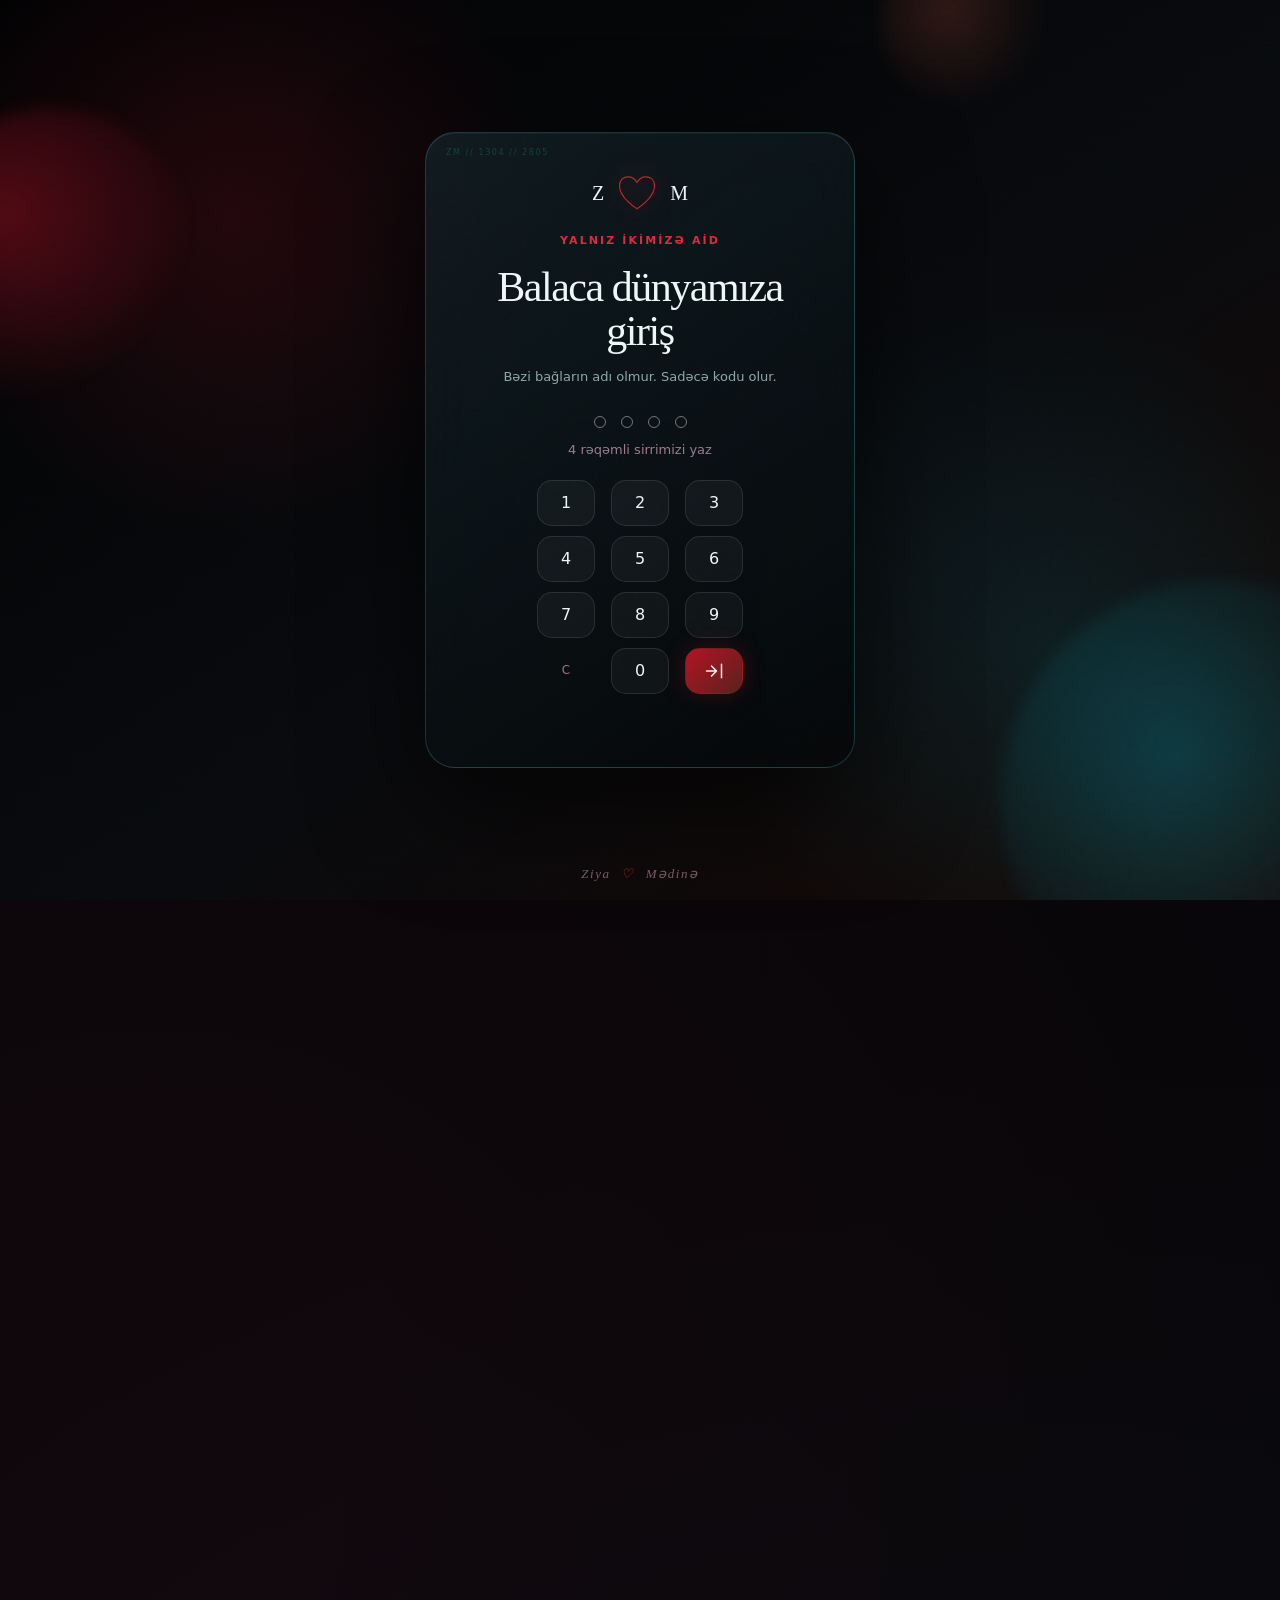
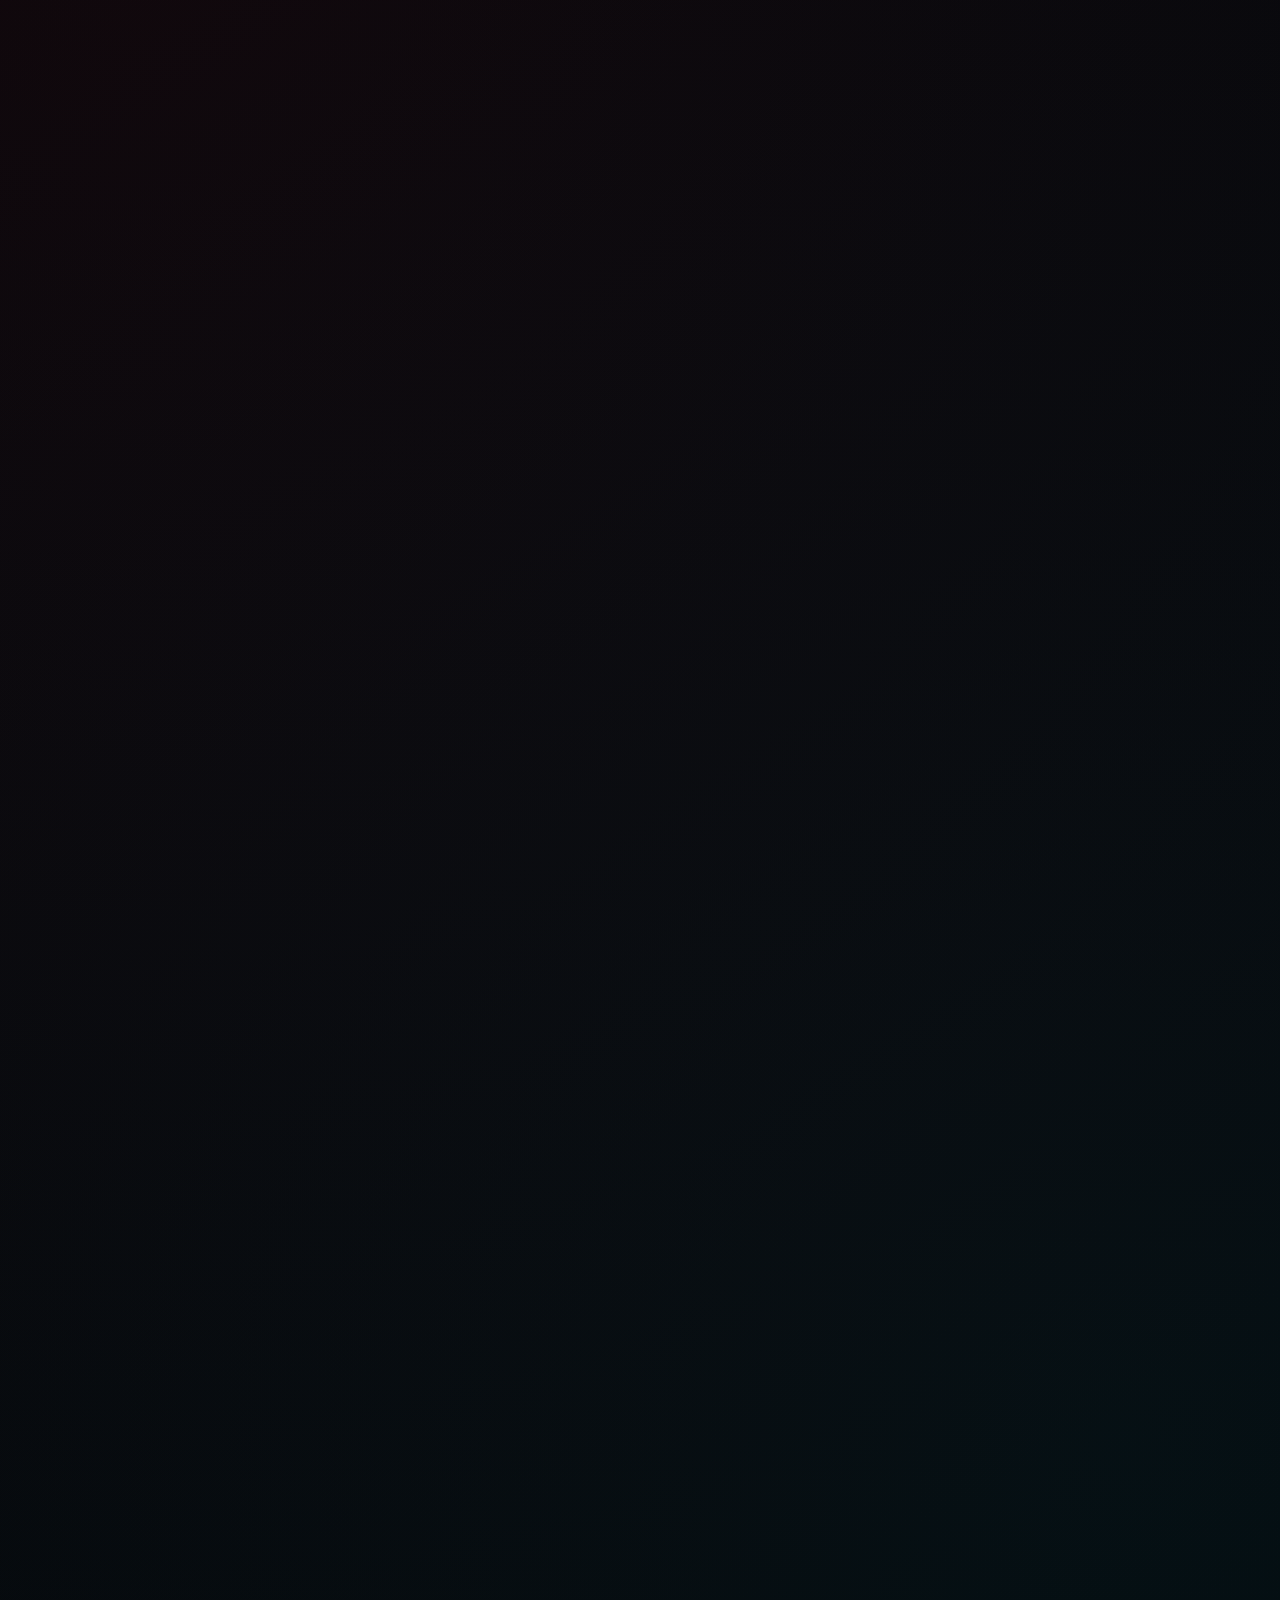
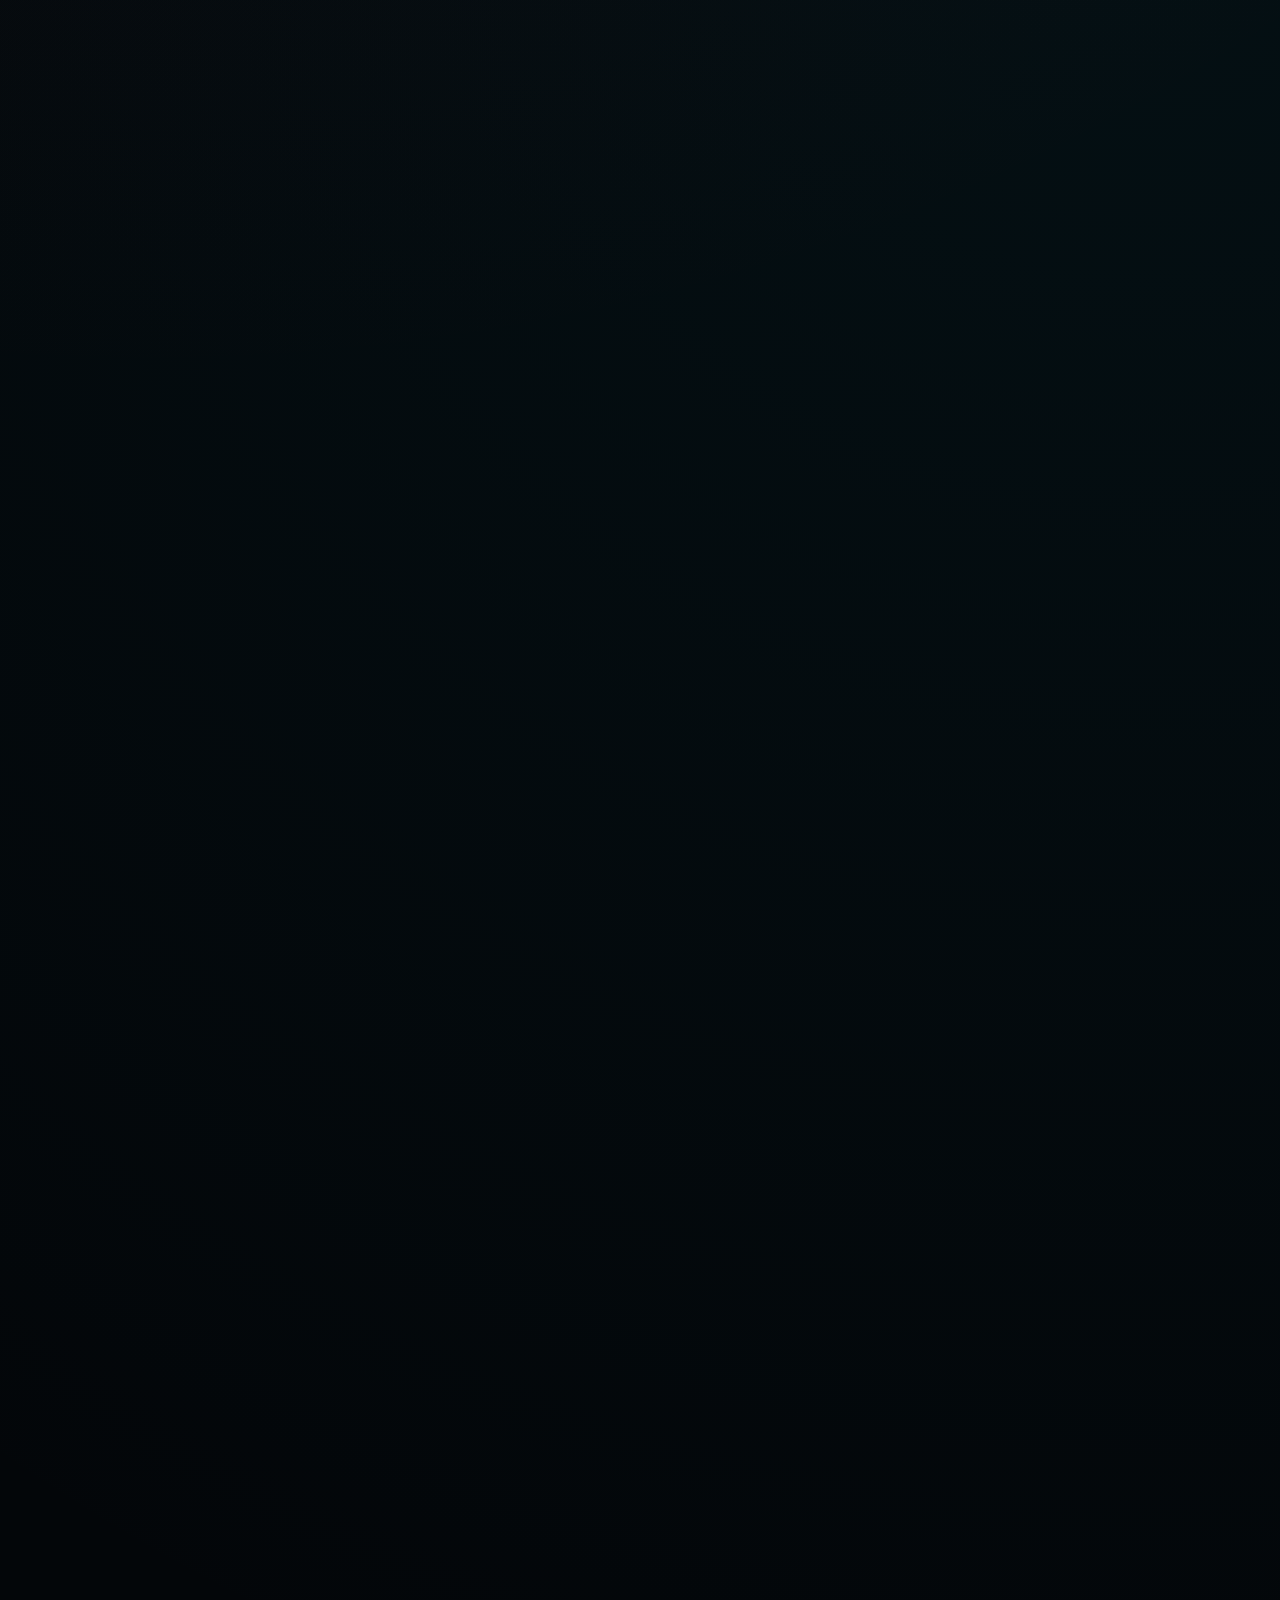
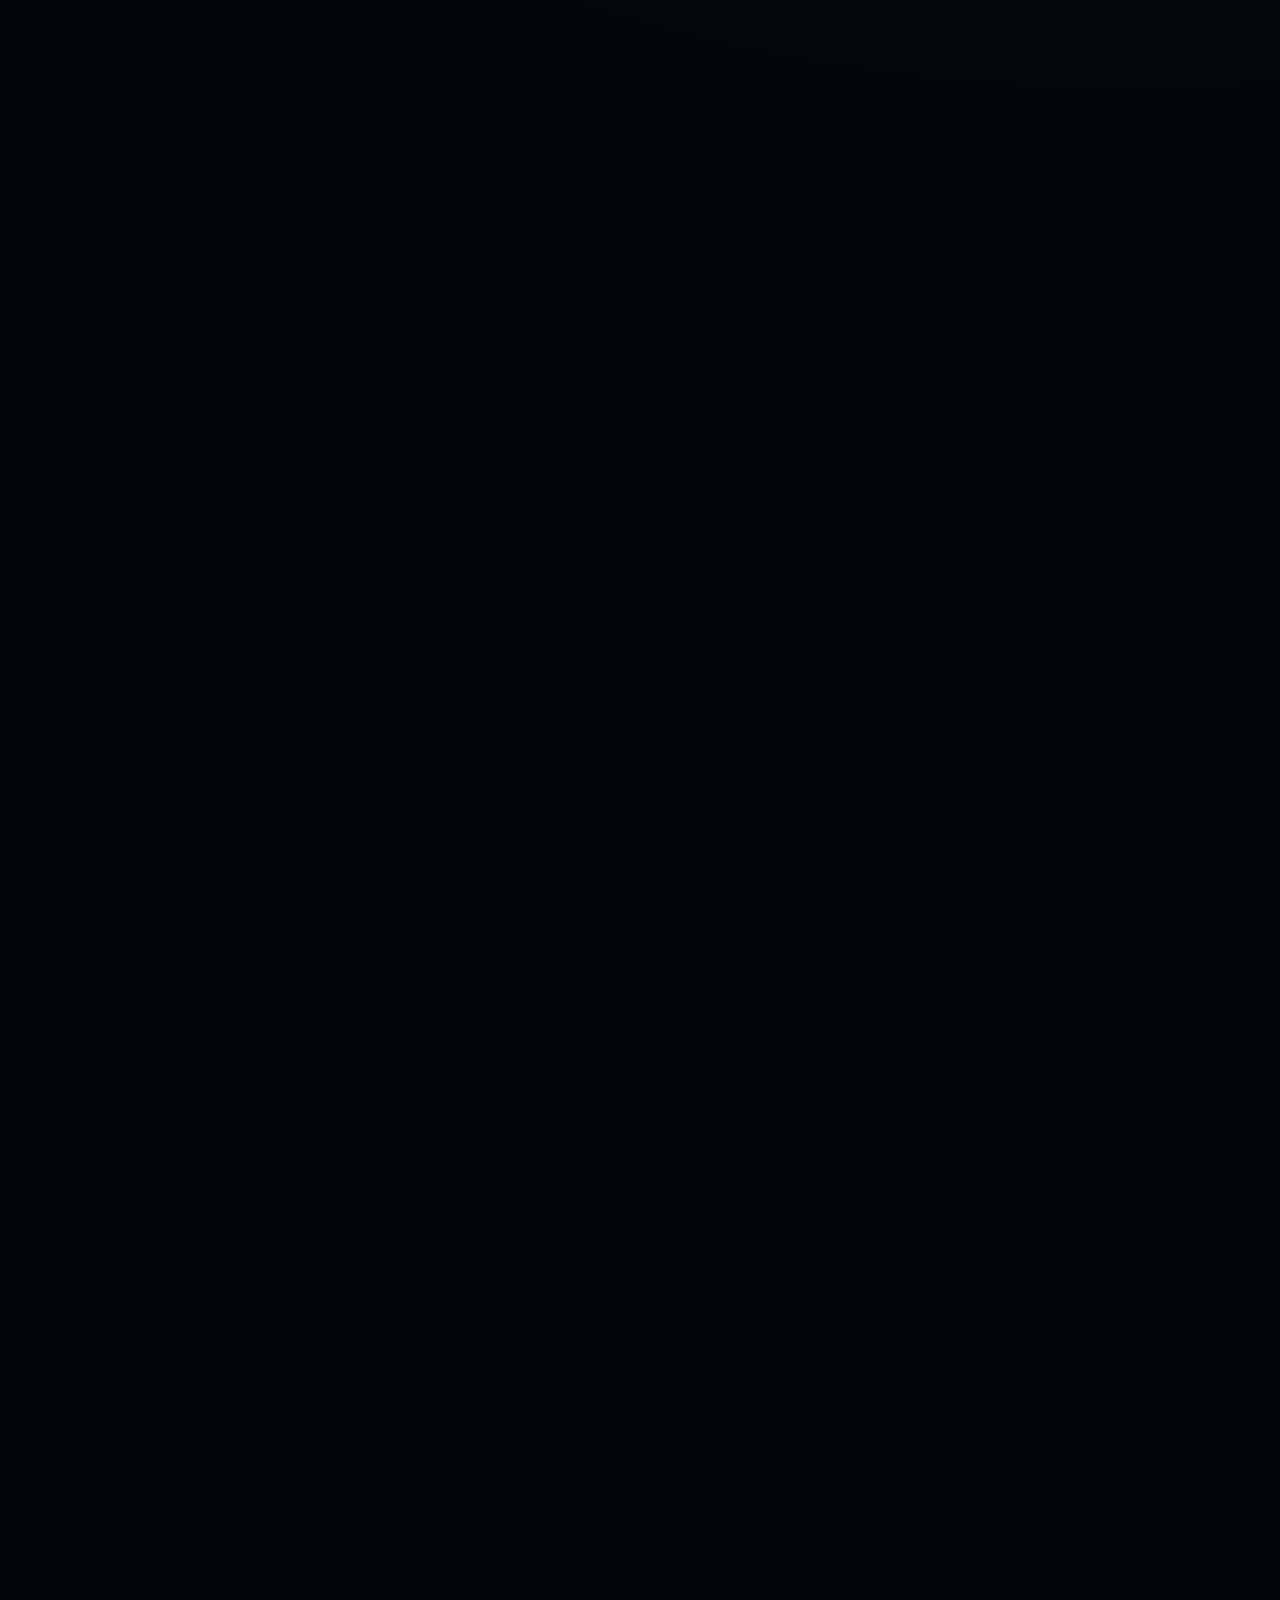
==== commit bcc1f03d: "Add files via upload" ====
--- a/index.html
+++ b/index.html
@@ -8,6 +8,7 @@
   <title>ZM | Bizim dünya</title>
   <link rel="icon" href="assets/favicon.svg" type="image/svg+xml">
   <link rel="stylesheet" href="style.css">
+  <link rel="stylesheet" href="polish.css">
 </head>
 <body class="locked">
   <div class="noise" aria-hidden="true"></div>
@@ -225,7 +226,7 @@
       <div class="music-portal-copy reveal">
         <p class="eyebrow">Səs yaddaşı</p>
         <h2>Bizim mahnılarımızın<br><em>ayrıca otağı var.</em></h2>
-        <p>Hər mahnı üçün ifaçı, hekayəsi, bizə xatırlatdığı an, seçilən misra, əhval və ayrıca söz paneli hazırlanıb. İndi yalnız mahnıları gözləyir.</p>
+        <p>Yeddi mahnı, onların hekayəsi, seçilən misraları və səslə birlikdə irəliləyən sözləri artıq bu otaqda yaşayır.</p>
         <a class="primary-button" href="music.html">Musiqi otağını aç <span>♫</span></a>
       </div>
     </section>
--- a/polish.css
+++ b/polish.css
@@ -0,0 +1,486 @@
+:root {
+  --zm-display: "Iowan Old Style", "Palatino Linotype", "Book Antiqua", Georgia, serif;
+  --zm-sans: "Segoe UI Variable", Aptos, "Segoe UI", system-ui, sans-serif;
+  --zm-radius: 24px;
+  --zm-border: rgba(126, 213, 220, .18);
+  --zm-shadow: 0 28px 80px rgba(0, 0, 0, .42);
+  --serif: var(--zm-display);
+  --sans: var(--zm-sans);
+}
+
+[hidden] { display: none !important; }
+
+html {
+  font-size: 16px;
+  text-rendering: optimizeLegibility;
+  -webkit-font-smoothing: antialiased;
+}
+
+body {
+  font-family: var(--zm-sans);
+  line-height: 1.6;
+}
+
+button,
+a,
+input { -webkit-tap-highlight-color: transparent; }
+
+button:focus-visible,
+a:focus-visible,
+input:focus-visible,
+[tabindex]:focus-visible {
+  outline: 2px solid #5bd2dc;
+  outline-offset: 4px;
+}
+
+::selection { color: #fff; background: rgba(207, 31, 54, .72); }
+
+::-webkit-scrollbar { width: 10px; height: 10px; }
+::-webkit-scrollbar-track { background: #020405; }
+::-webkit-scrollbar-thumb {
+  border: 3px solid #020405;
+  border-radius: 999px;
+  background: linear-gradient(#1b8d98, #a51c31);
+}
+
+.eyebrow {
+  font-size: 11px !important;
+  line-height: 1.5;
+  letter-spacing: .19em !important;
+}
+
+/* Main world */
+.topbar {
+  border-color: rgba(91, 210, 220, .16);
+  background: rgba(3, 7, 9, .76);
+  box-shadow: 0 12px 42px rgba(0, 0, 0, .14);
+  backdrop-filter: blur(22px) saturate(135%);
+}
+
+.topbar.scrolled { background: rgba(3, 7, 9, .94); }
+.nav a { font-size: 12px; letter-spacing: .055em; }
+.tiny-button { min-height: 42px; padding-inline: 15px; font-size: 12px; }
+.menu-button { width: 44px; height: 44px; }
+
+.hero-lead,
+.section-heading > p:not(.eyebrow),
+.statement p,
+.memory-card p,
+.music-portal-copy > p:not(.eyebrow),
+.universe-copy > p,
+.mischief-card p,
+.finale-copy > p { font-size: clamp(15px, 1.25vw, 18px) !important; line-height: 1.82; }
+
+.primary-button,
+.text-button {
+  min-height: 50px;
+  font-size: 13px !important;
+  letter-spacing: .025em;
+}
+
+.section { padding-block: clamp(92px, 9vw, 140px); }
+.section-heading h2 { line-height: .98; text-wrap: balance; }
+
+.bond-card,
+.memory-card,
+.universe-card,
+.mischief-card,
+.secret-door,
+.portal-lock {
+  border-color: var(--zm-border);
+  box-shadow: var(--zm-shadow);
+}
+
+.bond-card,
+.memory-card,
+.mischief-card,
+.secret-door { border-radius: var(--zm-radius); }
+
+.bond-card p,
+.secret-door small,
+.hidden-route small,
+.note-card p { font-size: 13px !important; line-height: 1.7; }
+
+.memory-tag,
+.memory-date small,
+.door-index,
+.portal-code,
+.mischief-card > i,
+.mischief-card small,
+.scroll-cue small,
+.edit-hint,
+.note-top,
+.main-heart small { font-size: 10px !important; }
+
+.secret-door { min-height: 250px; }
+.secret-door b { font-size: clamp(25px, 2.4vw, 34px); }
+.hidden-route { border-radius: 19px; }
+
+.lock-card {
+  border-color: rgba(91, 210, 220, .22);
+  border-radius: 30px;
+  box-shadow: 0 35px 110px rgba(0, 0, 0, .62), inset 0 1px rgba(255, 255, 255, .035);
+}
+
+.lock-copy,
+.pin-hint { font-size: 13px !important; }
+.keypad button { min-width: 48px; min-height: 46px; }
+.modal-paper { border-radius: 28px; box-shadow: 0 40px 120px rgba(0, 0, 0, .68); }
+.modal-paper > p:not(.eyebrow) { font-size: clamp(16px, 1.5vw, 19px); line-height: 1.85; }
+
+/* Gallery */
+.vault-lock.open { display: none !important; }
+.gallery-world.visible {
+  opacity: 1 !important;
+  visibility: visible !important;
+  transition: none !important;
+}
+.gallery-world header {
+  height: 78px;
+  background: rgba(2, 5, 7, .88);
+  box-shadow: 0 12px 38px rgba(0, 0, 0, .2);
+  backdrop-filter: blur(22px) saturate(130%);
+}
+
+.archive-status,
+.home-link { font-size: 11px !important; }
+.gallery-hero > p:not(.eyebrow) { font-size: clamp(15px, 1.3vw, 18px) !important; }
+.archive-count span { font-size: 10px !important; }
+
+.vault-panel {
+  border-color: rgba(91, 210, 220, .24);
+  border-radius: 30px;
+  box-shadow: 0 36px 110px rgba(0, 0, 0, .68), inset 0 1px rgba(255, 255, 255, .035);
+}
+
+.system-label { font-size: 9px !important; }
+.vault-panel > p:not(.eyebrow) { font-size: 14px !important; }
+.vault-keypad button { min-width: 58px; min-height: 48px; }
+.vault-keypad .clear-key { font-size: 11px !important; }
+.vault-error,
+.vault-foot { font-size: 12px !important; }
+
+.photo-archive { gap: 20px; }
+.archive-card {
+  border-color: rgba(91, 210, 220, .2);
+  border-radius: 26px;
+  box-shadow: 0 20px 55px rgba(0, 0, 0, .2);
+}
+
+.archive-card::after {
+  content: "";
+  position: absolute;
+  inset: 0;
+  z-index: -1;
+  pointer-events: none;
+  background: linear-gradient(180deg, transparent 42%, rgba(1, 4, 6, .78));
+}
+
+.card-code,
+.favorite-badge { font-size: 10px !important; }
+.card-copy b { font-size: clamp(24px, 2.2vw, 31px); }
+.card-copy small { font-size: 10px !important; }
+.view-photo { width: 43px; height: 43px; }
+.gallery-note { font-size: 15px !important; line-height: 1.8; }
+.photo-viewer { background: rgba(1, 3, 4, .92); backdrop-filter: blur(18px); }
+.viewer-close,
+.viewer-nav { width: 48px; height: 48px; }
+
+/* Music */
+.music-page {
+  position: relative;
+  isolation: isolate;
+  background: #02080a;
+}
+
+.music-page::before,
+.music-page::after {
+  content: "";
+  position: fixed;
+  z-index: 0;
+  inset: -22%;
+  pointer-events: none;
+}
+
+.music-page::before {
+  background:
+    radial-gradient(circle at 18% 24%, color-mix(in srgb, var(--track-accent) 34%, transparent) 0 9%, transparent 35%),
+    radial-gradient(circle at 78% 18%, rgba(207, 31, 54, .26) 0 8%, transparent 34%),
+    radial-gradient(circle at 70% 76%, color-mix(in srgb, var(--track-accent-soft) 48%, transparent) 0 12%, transparent 40%),
+    conic-gradient(from 210deg at 52% 48%, #031013, #101016, #1b080c, #03151a, #031013);
+  background-size: 115% 115%, 120% 120%, 130% 130%, 100% 100%;
+  animation: musicBackdropFlow 18s ease-in-out infinite alternate;
+  transition: background 1s ease;
+}
+
+.music-page::after {
+  inset: 0;
+  opacity: .3;
+  background-image:
+    linear-gradient(rgba(72, 207, 218, .055) 1px, transparent 1px),
+    linear-gradient(90deg, rgba(72, 207, 218, .055) 1px, transparent 1px),
+    radial-gradient(circle at center, transparent 35%, rgba(1, 4, 6, .72) 100%);
+  background-size: 72px 72px, 72px 72px, 100% 100%;
+  animation: musicGridMove 22s linear infinite;
+}
+
+.music-page > main { position: relative; z-index: 1; }
+.music-page > .music-header { z-index: 100; }
+.music-page > .ambient-waves { position: fixed; z-index: 0; }
+
+.music-page .music-grain {
+  opacity: .016;
+  mix-blend-mode: soft-light;
+}
+
+.music-page .ambient-waves { opacity: .34; }
+.music-page .ambient-waves i {
+  border-width: 2px;
+  border-color: color-mix(in srgb, var(--track-accent) 34%, transparent);
+  box-shadow: inset 0 0 80px color-mix(in srgb, var(--track-accent) 8%, transparent);
+  animation: musicOrbitDrift 13s ease-in-out infinite alternate;
+}
+.music-page .ambient-waves i:nth-child(2) {
+  border-color: rgba(224, 46, 73, .26);
+  animation-delay: -5s;
+}
+.music-page .ambient-waves i:nth-child(3) { animation-delay: -9s; }
+
+.music-header {
+  height: 78px;
+  background: rgba(3, 10, 13, .78);
+  border-color: rgba(73, 211, 222, .24);
+  box-shadow: 0 12px 38px rgba(0, 0, 0, .2);
+  backdrop-filter: blur(8px) saturate(125%);
+}
+
+.music-page .music-hero {
+  background:
+    linear-gradient(125deg, rgba(2, 10, 13, .82), rgba(8, 25, 29, .56) 48%, rgba(37, 7, 13, .68)),
+    radial-gradient(circle at 28% 55%, color-mix(in srgb, var(--track-accent) 28%, transparent), transparent 42%);
+}
+
+.music-page .music-hero::after {
+  content: "";
+  position: absolute;
+  inset: 8% 6%;
+  pointer-events: none;
+  border: 1px solid rgba(79, 213, 224, .09);
+  border-radius: 50%;
+  transform: rotate(-9deg);
+  animation: musicHaloTurn 28s linear infinite;
+}
+
+.music-page .hero-frequency { opacity: .17; }
+.music-page .hero-frequency span {
+  width: 3px;
+  box-shadow: 0 0 18px color-mix(in srgb, var(--track-accent) 48%, transparent);
+}
+
+.music-page .player-section {
+  background:
+    radial-gradient(circle at 7% 45%, color-mix(in srgb, var(--track-accent) 25%, transparent), transparent 32%),
+    radial-gradient(circle at 92% 25%, rgba(207, 31, 54, .18), transparent 34%),
+    linear-gradient(135deg, rgba(3, 14, 17, .94), rgba(9, 19, 23, .82) 48%, rgba(22, 7, 10, .9));
+}
+
+.music-page .player-section::before {
+  width: 620px;
+  height: 620px;
+  left: -190px;
+  top: 3%;
+  opacity: .3;
+  filter: none;
+  background: radial-gradient(circle, color-mix(in srgb, var(--track-accent) 46%, transparent), transparent 66%);
+  animation: musicLightFloat 11s ease-in-out infinite alternate;
+}
+
+.music-page .player-shell,
+.music-page .playlist-panel,
+.music-page .lyrics-console {
+  background:
+    radial-gradient(circle at top right, color-mix(in srgb, var(--track-accent) 22%, transparent), transparent 46%),
+    linear-gradient(145deg, rgba(12, 31, 36, .9), rgba(5, 10, 13, .94));
+  border-color: color-mix(in srgb, var(--track-accent) 38%, rgba(255, 255, 255, .08));
+  box-shadow: 0 28px 75px rgba(0, 0, 0, .38), inset 0 1px rgba(255, 255, 255, .055);
+}
+
+.music-page .player-shell::after {
+  filter: none;
+  opacity: .14;
+}
+
+.music-page .lyrics-section {
+  background:
+    radial-gradient(circle at 82% 48%, color-mix(in srgb, var(--track-accent) 25%, transparent), transparent 35%),
+    linear-gradient(120deg, rgba(16, 6, 10, .92), rgba(3, 17, 20, .9) 58%, rgba(3, 8, 10, .94));
+}
+
+.music-page .song-story {
+  background:
+    radial-gradient(circle at 16% 60%, rgba(207, 31, 54, .2), transparent 32%),
+    radial-gradient(circle at 85% 20%, color-mix(in srgb, var(--track-accent) 18%, transparent), transparent 30%),
+    linear-gradient(145deg, rgba(4, 14, 17, .95), rgba(29, 8, 12, .91));
+}
+
+.music-page .story-grid article {
+  background: linear-gradient(145deg, rgba(16, 37, 42, .88), rgba(12, 8, 12, .92));
+  border-color: rgba(103, 221, 229, .17);
+}
+
+.music-page .music-finale {
+  background:
+    radial-gradient(circle at 50% 48%, color-mix(in srgb, var(--track-accent) 48%, #08252b) 0, transparent 35%),
+    radial-gradient(circle at 18% 80%, rgba(207, 31, 54, .3), transparent 29%),
+    linear-gradient(135deg, #041014, #16070b 85%);
+}
+
+@keyframes musicBackdropFlow {
+  0% { transform: translate3d(-2%, -1%, 0) rotate(-2deg) scale(1); }
+  50% { transform: translate3d(4%, 3%, 0) rotate(2deg) scale(1.07); }
+  100% { transform: translate3d(-1%, 5%, 0) rotate(-1deg) scale(1.03); }
+}
+
+@keyframes musicGridMove { to { background-position: 72px 72px, 72px 72px, 0 0; } }
+@keyframes musicOrbitDrift { to { transform: translate3d(6vw, -4vh, 0) scale(1.13) rotate(8deg); } }
+@keyframes musicHaloTurn { to { transform: rotate(351deg); } }
+@keyframes musicLightFloat { to { transform: translate3d(90px, 55px, 0) scale(1.16); } }
+
+.music-header nav a,
+.music-home { font-size: 12px !important; }
+.music-hero > p:not(.eyebrow) { font-size: clamp(16px, 1.35vw, 19px) !important; }
+.music-stats small { font-size: 10px !important; }
+.scroll-music { min-height: 46px; display: inline-flex; align-items: center; font-size: 12px !important; }
+
+.player-section { grid-template-columns: minmax(0, 1.1fr) minmax(340px, .9fr); }
+.player-shell,
+.playlist-panel,
+.lyrics-console { border-color: rgba(91, 210, 220, .19); box-shadow: var(--zm-shadow); }
+.player-shell { min-width: 0; overflow: hidden; }
+.turntable,
+.now-playing { min-width: 0; }
+.vinyl { width: min(300px, 26vw); }
+.vinyl-label small { font-size: 9px !important; }
+.now-top,
+.track-number,
+.panel-title span,
+.screen-index { font-size: 10px !important; }
+.now-top button { width: 44px; height: 44px; }
+.now-playing > p:not(.player-status) { font-size: 14px !important; }
+.track-context,
+.progress-row { font-size: 10px !important; }
+.track-progress { min-height: 24px; }
+.player-controls button { width: 46px; height: 46px; }
+.player-controls .play-button { width: 64px; height: 64px; }
+.player-status { font-size: 14px !important; }
+.track-slot { min-height: 88px; }
+.track-slot > b { font-size: 18px; }
+.track-slot > small { font-size: 10px !important; line-height: 1.45; }
+.playlist-hint { font-size: 14px !important; }
+.lyrics-tabs button { min-height: 44px; font-size: 11px !important; }
+.lyrics-screen { padding: clamp(36px, 5vw, 64px); }
+.lyrics-screen > p { font-size: 16px !important; }
+.synced-lyrics { scrollbar-gutter: stable; }
+.lyric-line time { font-size: 10px !important; }
+.story-grid article { border-radius: 25px; box-shadow: 0 18px 45px rgba(0, 0, 0, .18); }
+.story-grid small { font-size: 10px !important; }
+.story-grid p { font-size: 14px !important; }
+.music-finale > p:not(.eyebrow) { font-size: 17px !important; }
+.music-finale > a { min-height: 46px; display: inline-flex; align-items: center; font-size: 12px !important; }
+
+/* Game */
+.game-back,
+.question-back { font-size: 12px !important; }
+.game-code,
+.question-code,
+.result-code { font-size: 10px !important; }
+.intro-copy { font-size: clamp(15px, 1.3vw, 18px) !important; }
+.rule-cards article,
+.game-hud > div {
+  border-color: rgba(91, 210, 220, .2);
+  box-shadow: 0 16px 42px rgba(0, 0, 0, .2);
+}
+.rule-cards p { font-size: 13px !important; }
+.start-game,
+.result-actions button,
+.result-actions a { min-height: 52px; font-size: 13px !important; }
+.game-hud small { font-size: 10px !important; }
+.message-bubble { min-height: 54px; font-size: 14px !important; }
+.game-status { font-size: 15px !important; }
+.result-ring small { font-size: 10px !important; }
+
+/* Question */
+.question-stage { padding-inline: 22px; }
+.question-sub { font-size: clamp(15px, 1.3vw, 18px) !important; }
+.answer-zone button { min-width: 152px; min-height: 58px; font-size: 17px !important; }
+.try-message { font-size: 13px !important; }
+.scanner > p,
+.reveal-content > p { font-size: clamp(15px, 1.35vw, 18px) !important; line-height: 1.8; }
+.promise-heart small { font-size: 10px !important; }
+.return-button { min-height: 48px; display: inline-flex; align-items: center; font-size: 12px !important; }
+
+@media (max-width: 1050px) {
+  .player-section { grid-template-columns: 1fr; }
+  .vinyl { width: min(320px, 36vw); }
+}
+
+@media (max-width: 700px) {
+  body.menu-open { overflow: hidden; }
+  .section { padding-block: 82px; }
+  .topbar,
+  .music-header,
+  .gallery-world header { height: 68px; padding-inline: 18px; }
+  .nav { background: rgba(3, 7, 9, .98); backdrop-filter: blur(20px); }
+  .nav a { min-height: 48px; display: flex; align-items: center; font-size: 14px; }
+  .hero { padding-inline: 18px; }
+  .hero-lead { font-size: 16px !important; }
+  .hero-actions { gap: 13px; }
+  .primary-button,
+  .text-button { width: 100%; justify-content: center; }
+  .lock-card,
+  .vault-panel { padding-inline: 24px; border-radius: 24px; }
+  .modal-paper { width: calc(100% - 28px); padding-inline: 25px; }
+
+  .gallery-hero { min-height: 660px; padding-inline: 18px; }
+  .photo-archive { grid-template-columns: 1fr; grid-auto-rows: minmax(330px, 58vh); padding-inline: 14px; }
+  .card-wide { grid-column: auto; }
+  .card-tall { grid-row: auto; }
+  .archive-card { min-height: 330px; }
+  .archive-status { display: none; }
+
+  .music-header { grid-template-columns: auto 1fr; }
+  .music-home { font-size: 10px !important; }
+  .music-hero { min-height: 780px; }
+  .music-hero h1 { font-size: clamp(56px, 18vw, 78px); }
+  .music-stats { flex-wrap: wrap; justify-content: center; }
+  .player-shell { overflow: visible; }
+  .vinyl { width: min(280px, 78vw); }
+  .track-slot > small { font-size: 10px !important; }
+  .lyrics-tabs { gap: 6px; padding: 12px; }
+  .lyrics-tabs button { min-width: 132px; }
+
+  .game-shell { padding-inline: 14px; }
+  .rule-cards p { font-size: 13px !important; }
+  .message-bubble { font-size: 13px !important; }
+  .answer-zone { width: min(100%, 360px); }
+  .answer-zone button { min-width: 132px; }
+  .question-stage h1 { font-size: clamp(62px, 20vw, 92px); }
+}
+
+@media (max-width: 390px) {
+  .eyebrow { font-size: 10px !important; }
+  .tiny-button > span:last-child { display: none; }
+  .music-stats > i { display: none; }
+  .music-stats { gap: 20px; }
+  .lyrics-screen { padding-inline: 20px; }
+  .answer-zone button { min-width: 120px; }
+}
+
+@media (prefers-reduced-motion: reduce) {
+  .site.visible,
+  .gallery-world.visible { opacity: 1 !important; visibility: visible !important; transform: none !important; }
+  .lock-screen,
+  .vault-lock,
+  .site,
+  .gallery-world { transition: none !important; }
+}
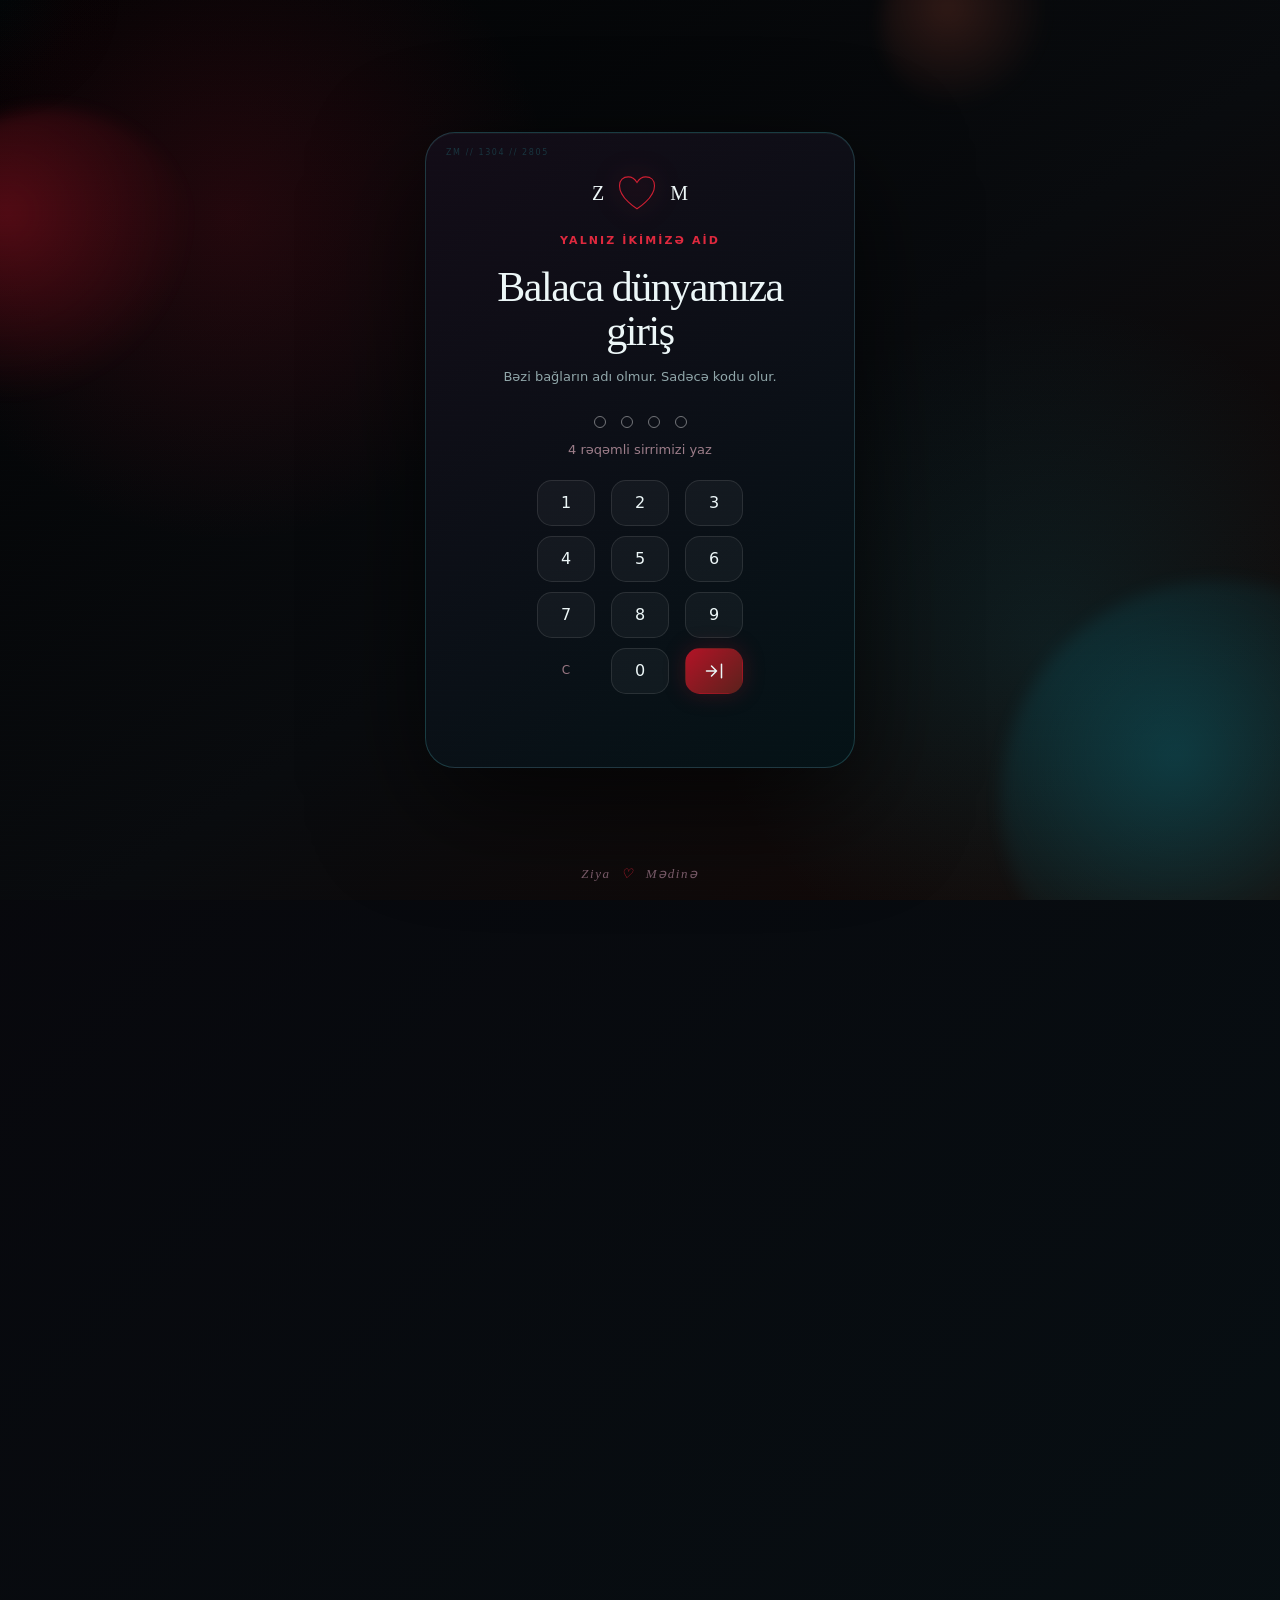
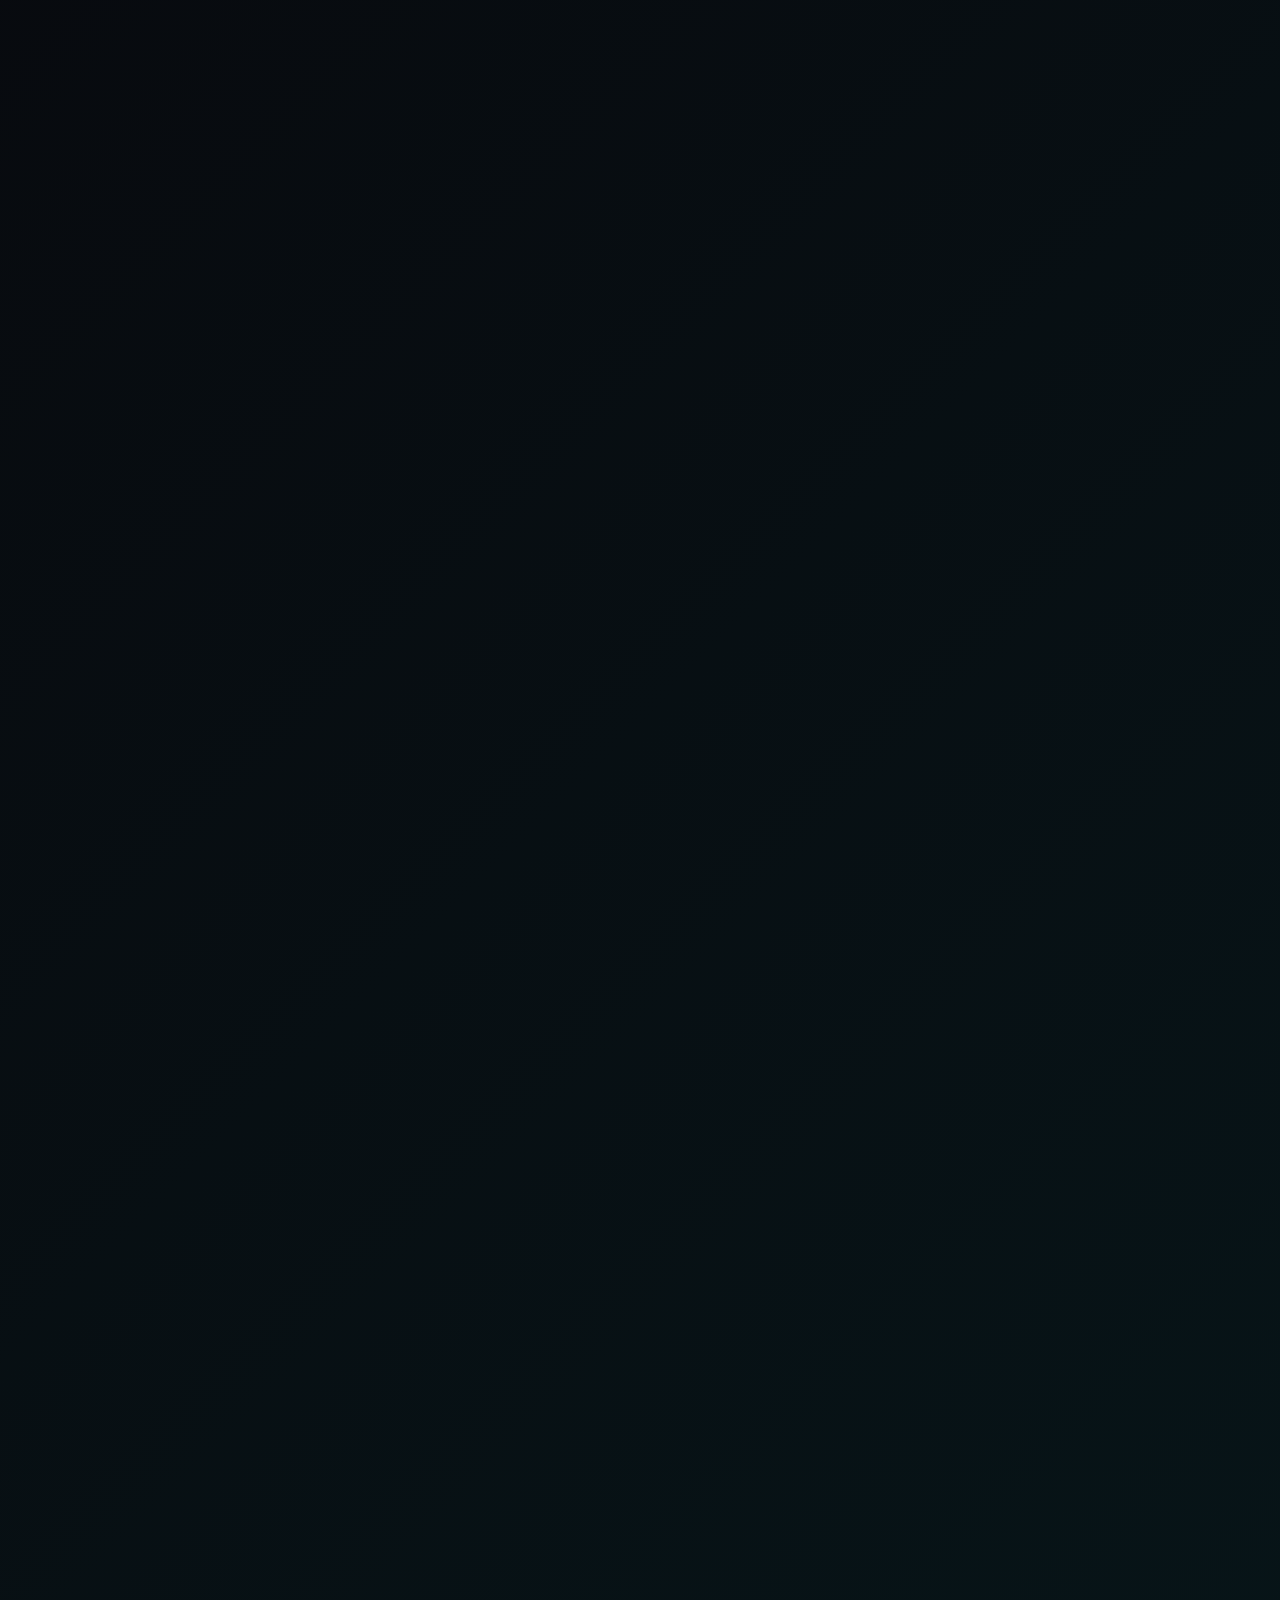
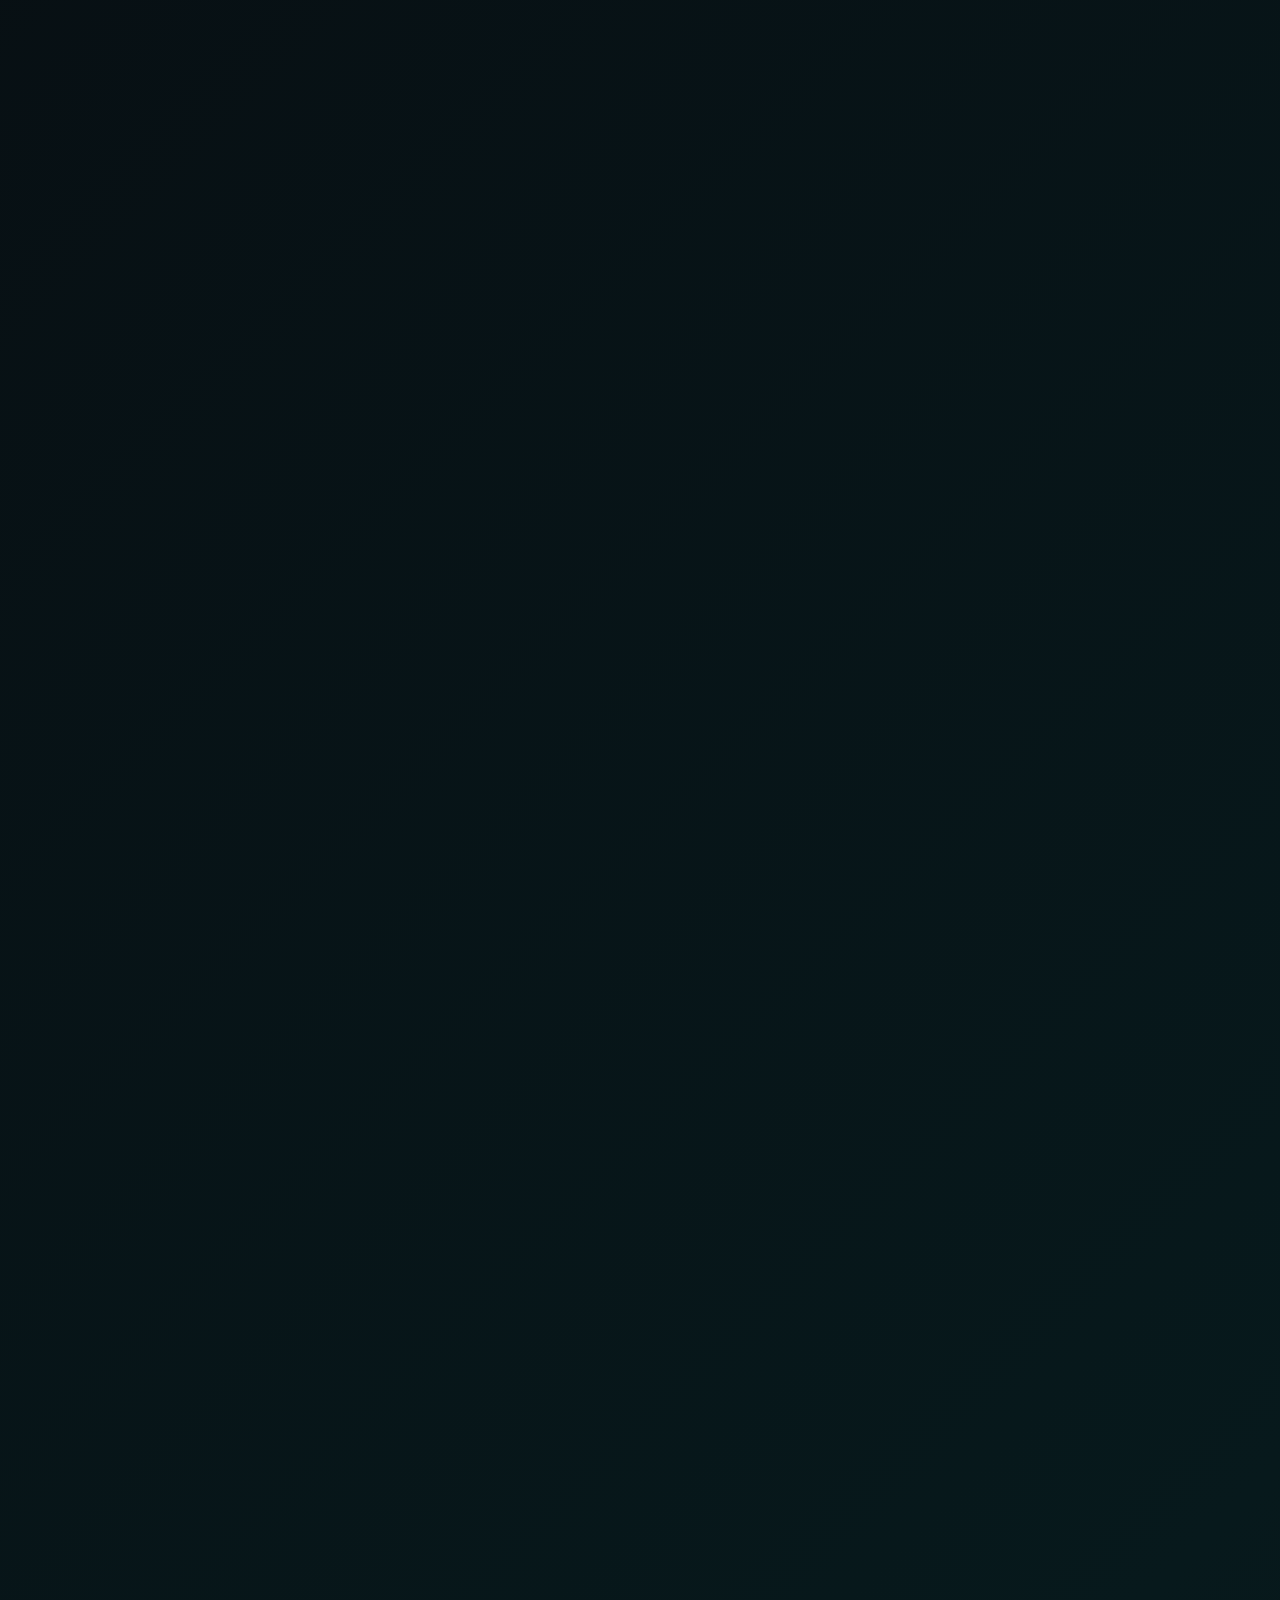
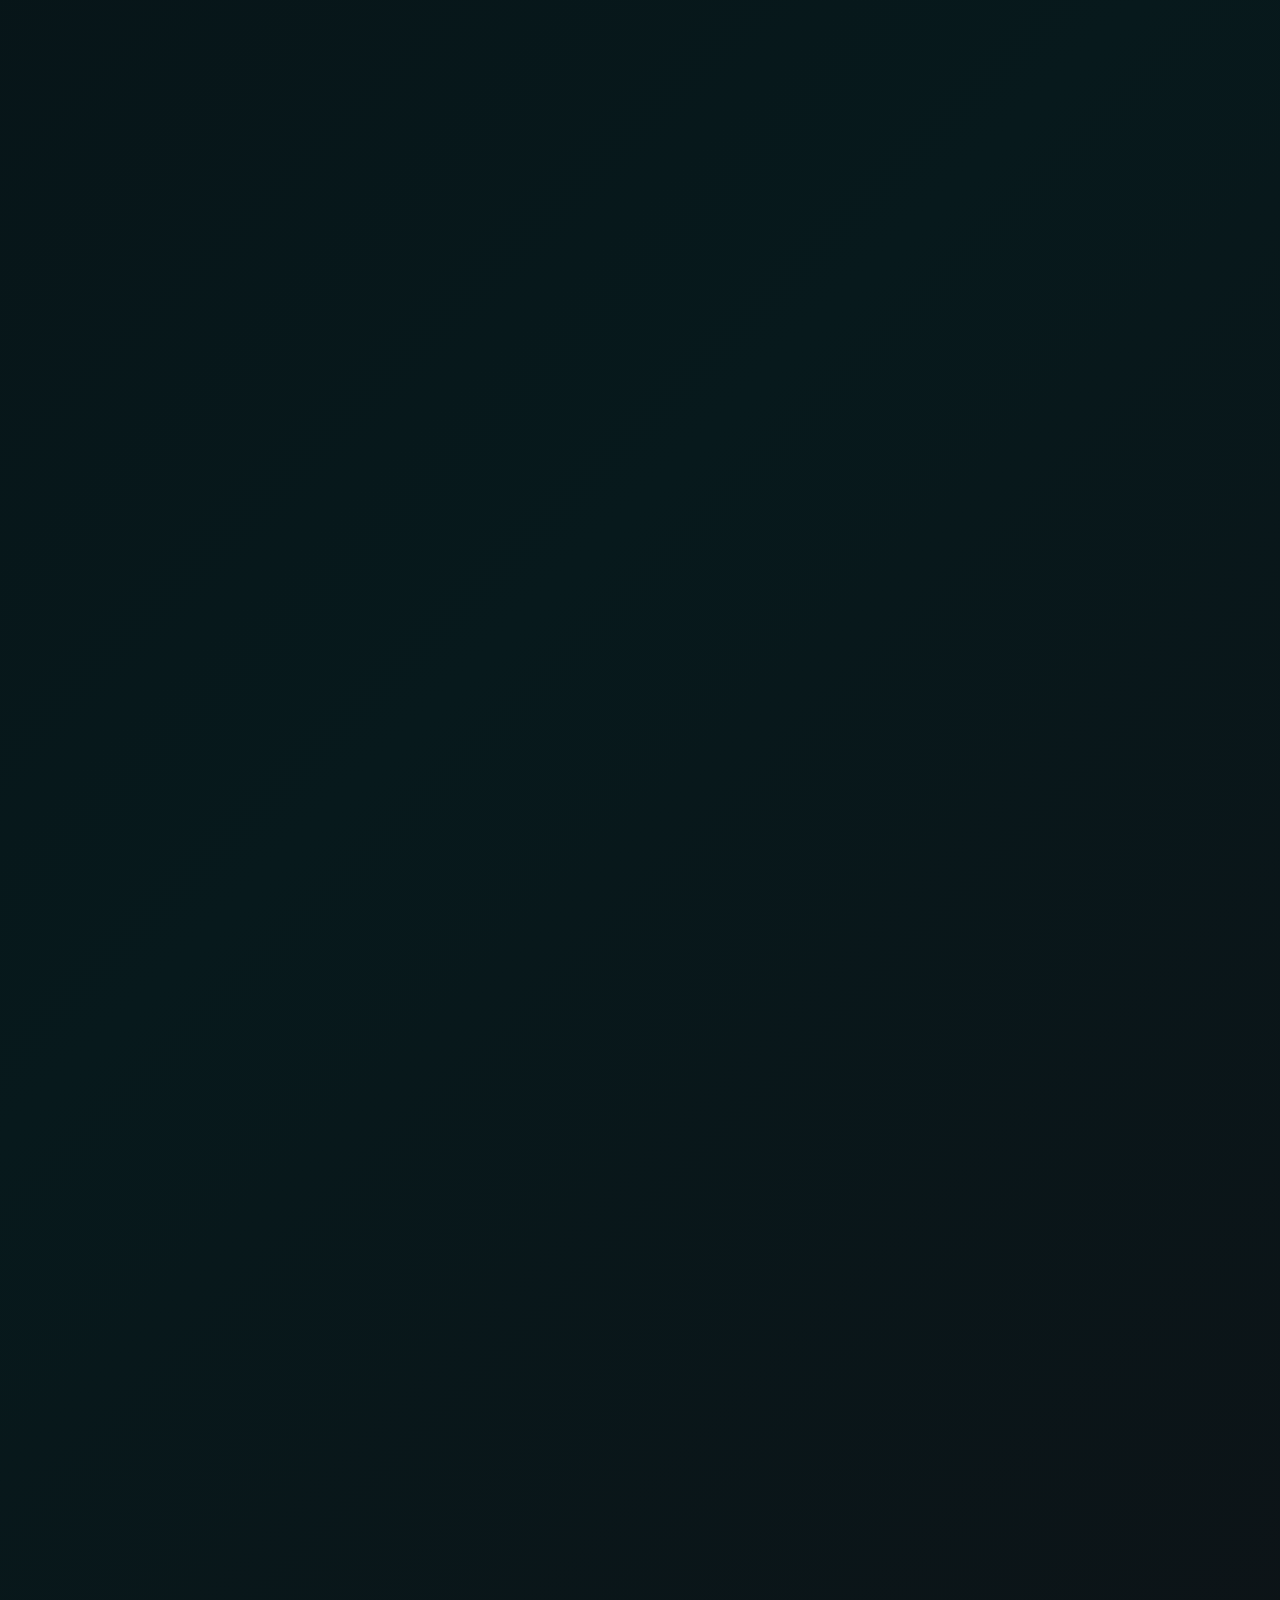
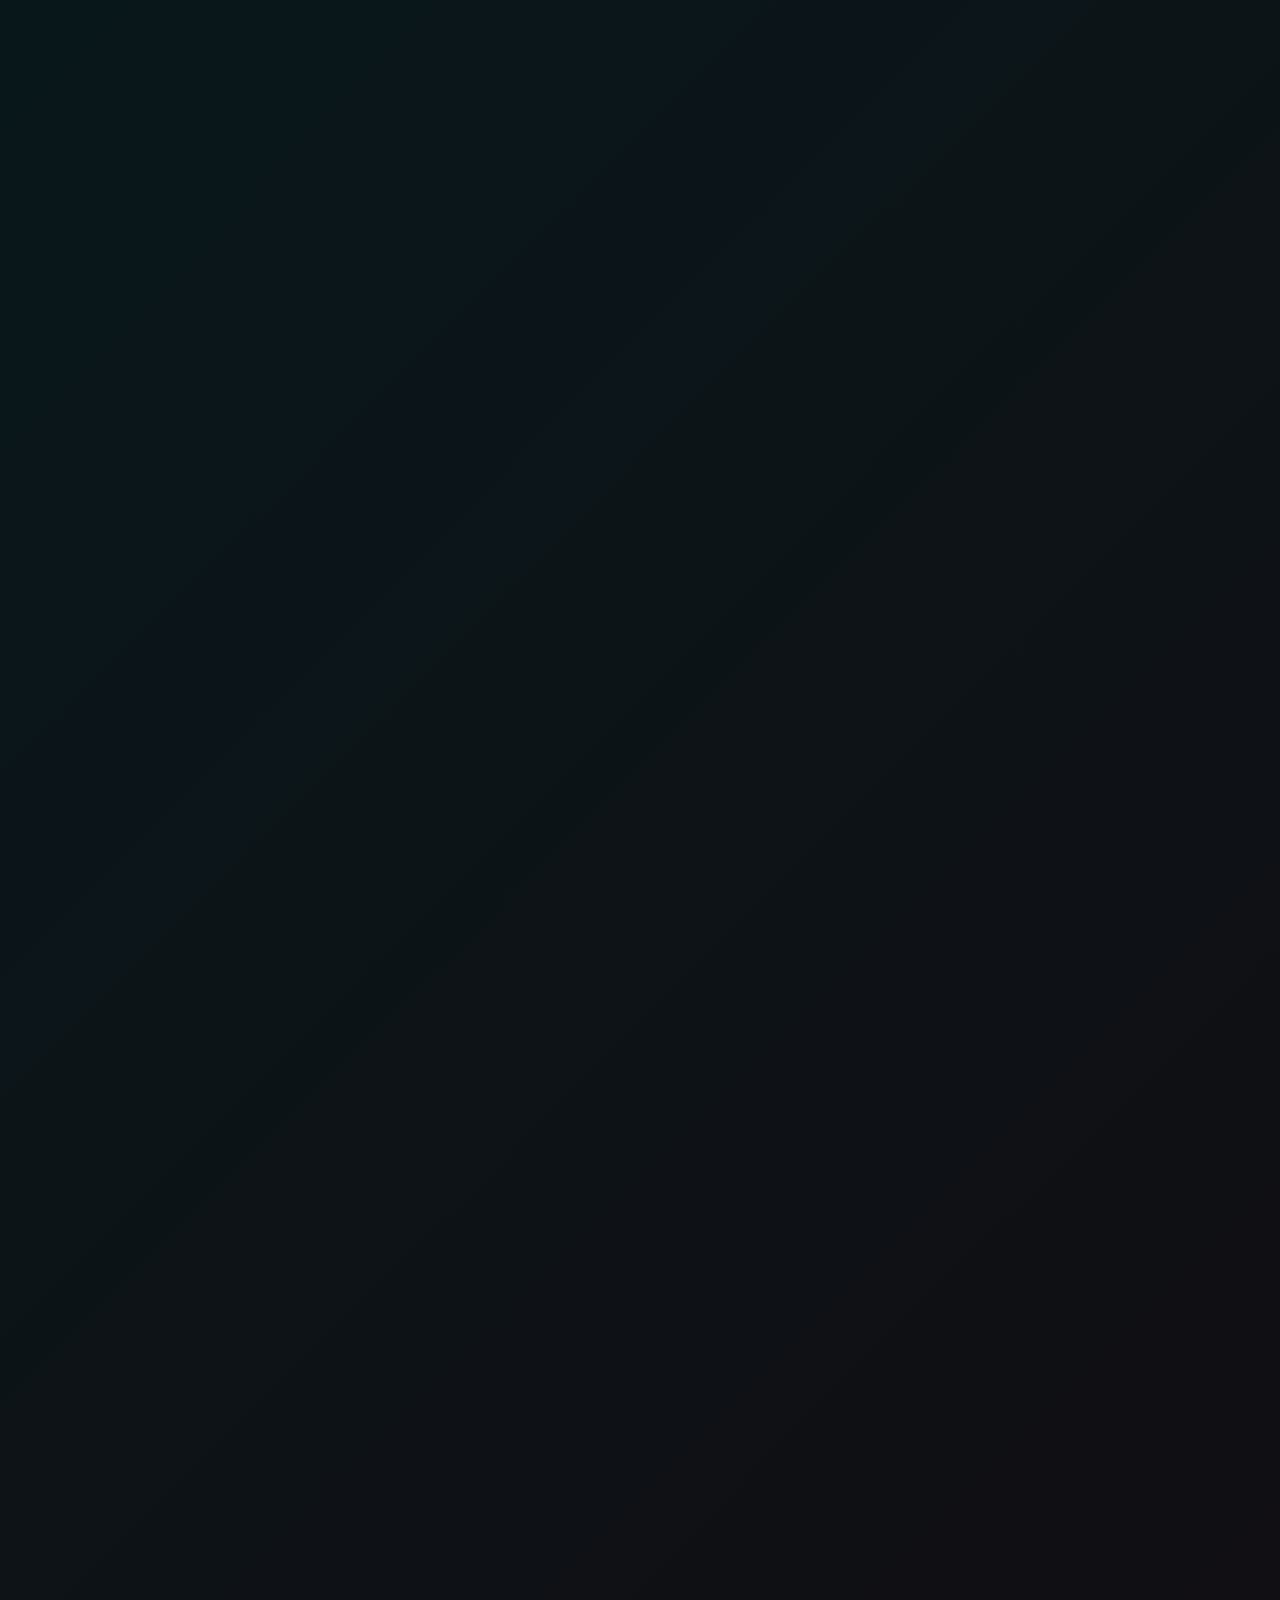
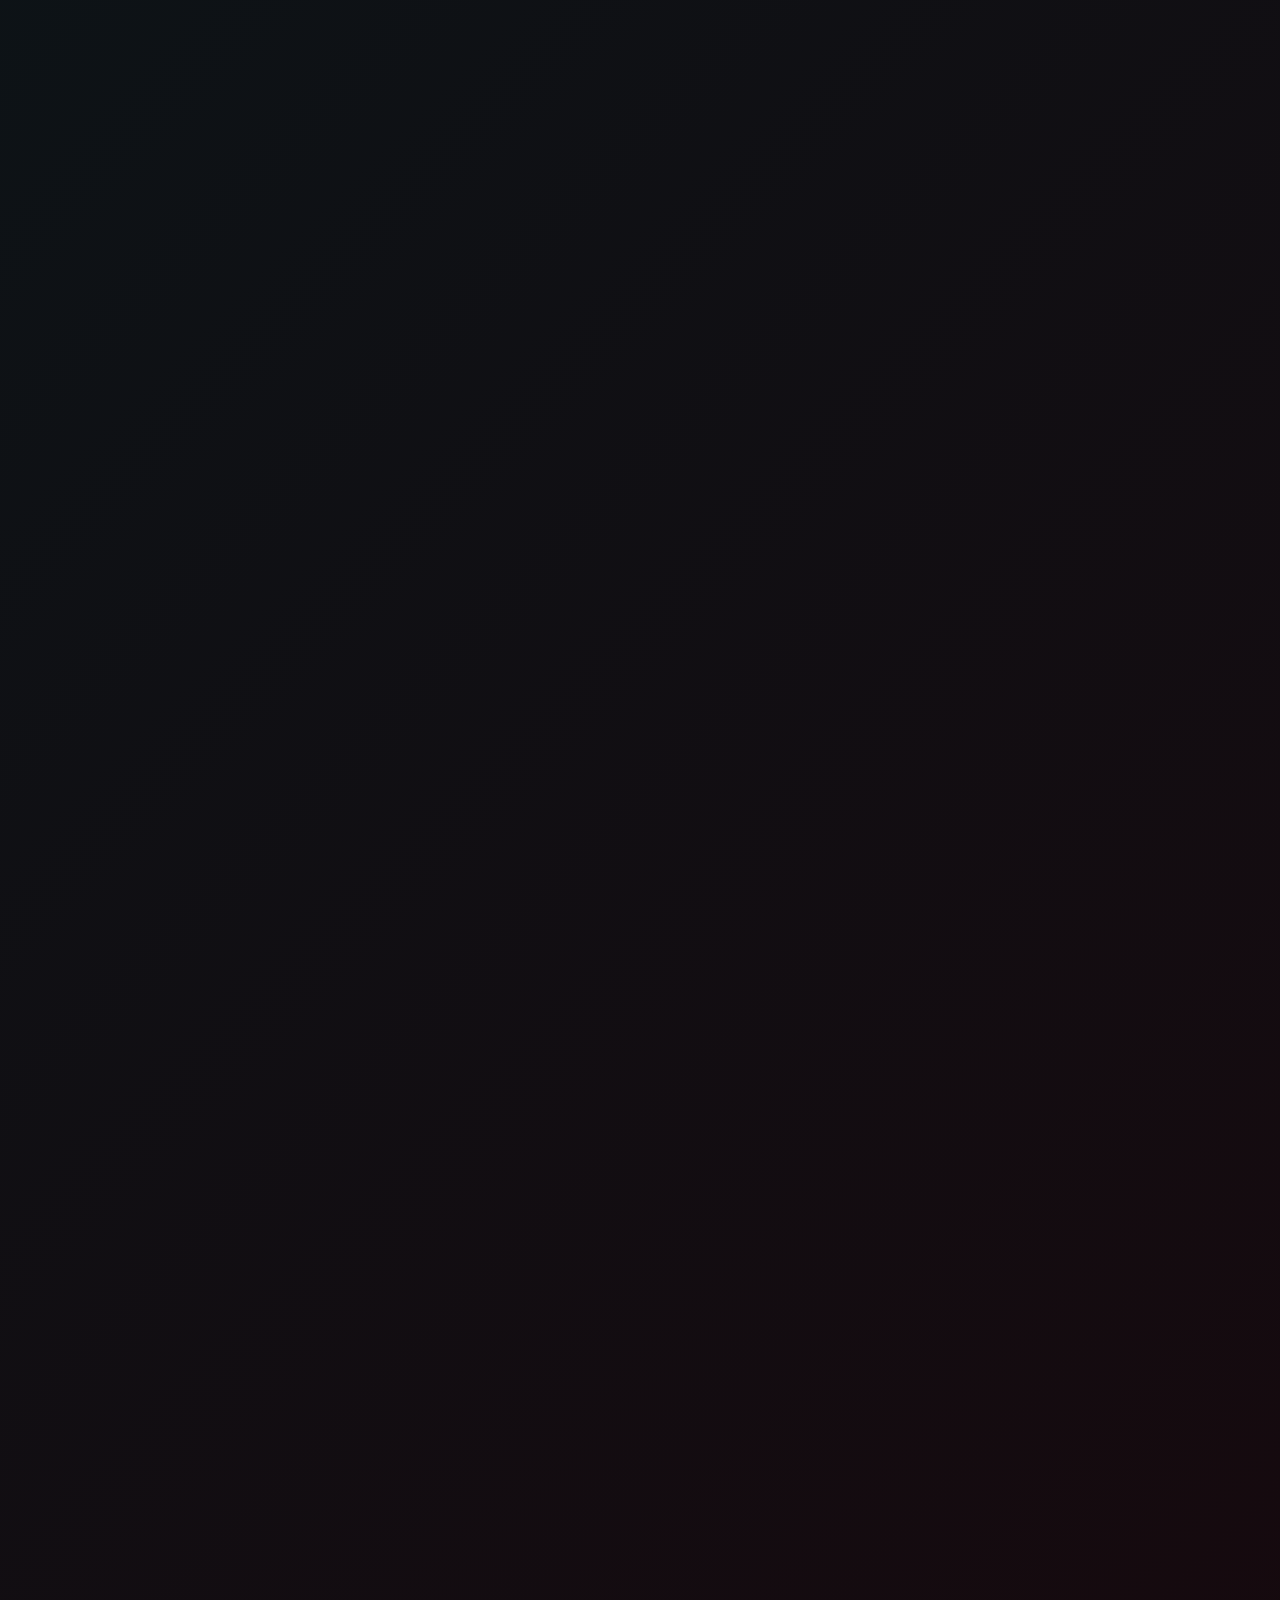
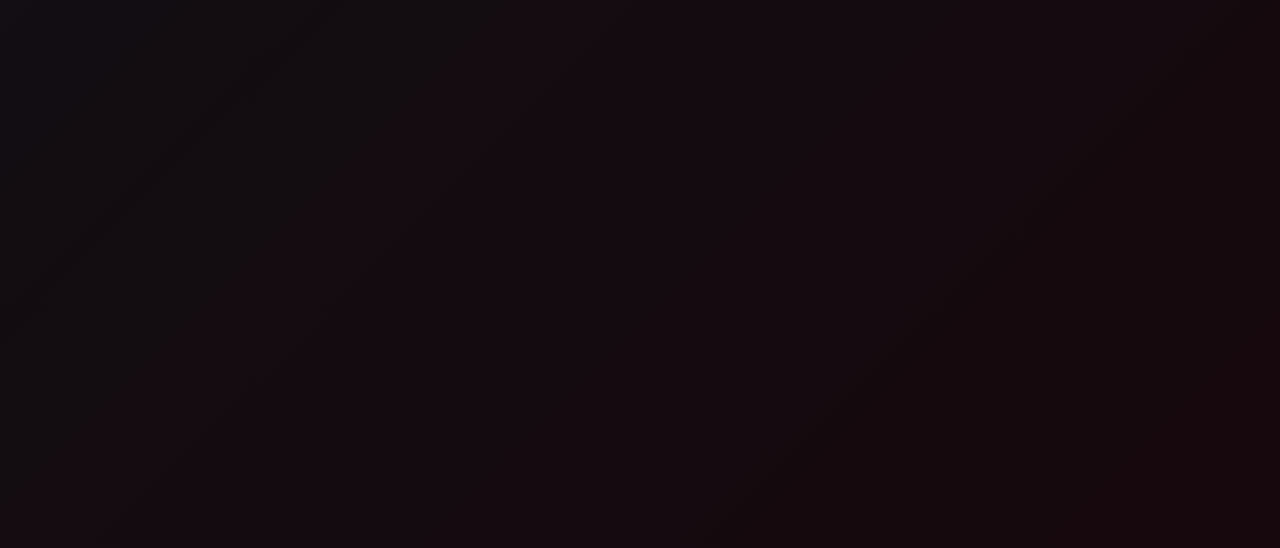
==== commit 079f2f6d: "Add files via upload" ====
--- a/index.html
+++ b/index.html
@@ -384,6 +384,7 @@
 
   <div class="easter-message" id="easterMessage" role="status">Sən tapdın: bəzi ürəklər sadəcə bir dəfə yox, hər toxunuşda daha güclü döyünür. ♡</div>
 
+  <script src="performance.js"></script>
   <script src="script.js"></script>
 </body>
 </html>
--- a/polish.css
+++ b/polish.css
@@ -12,6 +12,8 @@
 
 html {
   font-size: 16px;
+  background: #02080a;
+  overscroll-behavior-y: none;
   text-rendering: optimizeLegibility;
   -webkit-font-smoothing: antialiased;
 }
@@ -19,6 +21,28 @@
 body {
   font-family: var(--zm-sans);
   line-height: 1.6;
+}
+
+/* Cleaner color rendering across every page */
+.noise,
+.grain,
+.question-noise,
+.music-grain {
+  display: none !important;
+}
+
+.cursor-glow { filter: none !important; opacity: .2; }
+.topbar,
+.gallery-world header { backdrop-filter: blur(6px) saturate(120%) !important; }
+.memory-card,
+.orbit-note,
+.modal-backdrop,
+.photo-viewer,
+.view-photo,
+.favorite-badge { backdrop-filter: blur(4px) saturate(115%) !important; }
+
+body:not(.music-page) {
+  background-color: #02080a;
 }
 
 button,
@@ -410,6 +434,37 @@
 .result-ring small { font-size: 10px !important; }
 
 /* Question */
+.question-noise { display: none; }
+
+body:has(.question-stage) {
+  background:
+    radial-gradient(circle at 18% 22%, rgba(26, 180, 192, .24), transparent 32%),
+    radial-gradient(circle at 82% 76%, rgba(208, 30, 53, .22), transparent 34%),
+    linear-gradient(135deg, #031216, #061f24 48%, #19070c) !important;
+}
+
+.question-stars { opacity: .9; }
+.question-stars i { width: 3px; height: 3px; }
+.question-stage h1 em { color: #43d0da; text-shadow: 0 0 22px rgba(67, 208, 218, .22); }
+.question-heart { background: rgba(4, 19, 23, .66); }
+.answer-reveal {
+  background:
+    radial-gradient(circle at 50% 42%, rgba(23, 174, 187, .38), transparent 38%),
+    radial-gradient(circle at 16% 82%, rgba(208, 30, 53, .24), transparent 30%),
+    linear-gradient(135deg, #031115, #071d21 55%, #17070b) !important;
+}
+
+.promise-heart::before {
+  color: #c51d36;
+  filter: drop-shadow(0 0 16px rgba(208, 30, 53, .24));
+}
+
+.return-button {
+  border-color: rgba(72, 218, 229, .42);
+  background: rgba(8, 46, 52, .48);
+  color: #d8f6f7;
+}
+
 .question-stage { padding-inline: 22px; }
 .question-sub { font-size: clamp(15px, 1.3vw, 18px) !important; }
 .answer-zone button { min-width: 152px; min-height: 58px; font-size: 17px !important; }
@@ -476,6 +531,115 @@
   .answer-zone button { min-width: 120px; }
 }
 
+/* Final color pass: crisp surfaces, stronger separation, minimal haze */
+.lock-card,
+.memory-card,
+.orbit-note,
+.topbar,
+.gallery-world header,
+.music-header,
+.photo-viewer,
+.view-photo,
+.favorite-badge {
+  backdrop-filter: none !important;
+}
+
+.lock-card {
+  background: linear-gradient(145deg, rgba(19, 12, 23, .98), rgba(5, 19, 23, .98));
+}
+
+body:has(.site) {
+  background: linear-gradient(135deg, #08050a, #07191c 52%, #17080d);
+}
+
+body:has(.gallery-world) {
+  background: linear-gradient(135deg, #020b0e, #071a1e 56%, #16070b);
+}
+
+body:has(.gallery-world) .ocean-glow {
+  opacity: 1;
+  background:
+    radial-gradient(circle at 78% 18%, rgba(31, 185, 198, .22), transparent 32%),
+    radial-gradient(circle at 12% 82%, rgba(207, 31, 54, .2), transparent 34%);
+}
+
+body:has(.game-shell) {
+  background:
+    radial-gradient(circle at 24% 22%, rgba(32, 169, 181, .24), transparent 34%),
+    radial-gradient(circle at 78% 78%, rgba(207, 31, 54, .2), transparent 34%),
+    linear-gradient(135deg, #020b0e, #07191d 58%, #17070b) !important;
+}
+
+.game-grid { opacity: .12 !important; }
+.question-stars { opacity: .72; }
+.photo-viewer { background: rgba(1, 7, 9, .98); }
+
+/* Scroll performance: keep the design, stop expensive repaint work in motion. */
+.perf-offscreen *,
+.is-scrolling .hero::after,
+.is-scrolling .hero-aurora,
+.is-scrolling .hero-stars,
+.is-scrolling .mystery-particle,
+.is-scrolling .float-heart,
+.is-scrolling .music-wave-lines i,
+.is-scrolling .ambient-waves i,
+.is-scrolling .hero-frequency span,
+.is-scrolling .final-equalizer i,
+.is-scrolling .gallery-orbit,
+.is-scrolling .card-light,
+.is-scrolling .game-grid,
+.is-scrolling .game-orbits i,
+.is-scrolling .question-stars i,
+.is-scrolling .question-heart,
+.is-scrolling .question-heart::before {
+  animation-play-state: paused !important;
+}
+
+.is-scrolling::before,
+.is-scrolling::after { animation-play-state: paused !important; }
+
+.is-scrolling .cursor-glow { opacity: 0 !important; }
+
+.section,
+.player-section,
+.lyrics-section,
+.song-story,
+.music-finale,
+.gallery-hero,
+.photo-archive {
+  contain: paint;
+}
+
+.music-page::before {
+  inset: -8%;
+  will-change: transform;
+}
+
+.music-page::after { animation: none; opacity: .18; }
+.music-page .ambient-waves i:nth-child(3) { display: none; }
+.particle-field { display: none; }
+
+@media (max-width: 700px), (pointer: coarse) {
+  .cursor-glow,
+  .particle-field,
+  .ambient-waves,
+  .game-orbits { display: none !important; }
+  .music-page::before { animation: none; inset: 0; }
+  .hero::after,
+  .hero-stars,
+  .gallery-orbit,
+  .card-light { animation: none !important; }
+  .photo-archive,
+  .archive-card {
+    content-visibility: visible !important;
+    contain-intrinsic-size: none !important;
+  }
+}
+
+@supports not selector(body:has(*)) {
+  body { background: linear-gradient(135deg, #020b0e, #07191d 58%, #17070b); }
+}
+
 @media (prefers-reduced-motion: reduce) {
   .site.visible,
   .gallery-world.visible { opacity: 1 !important; visibility: visible !important; transform: none !important; }
